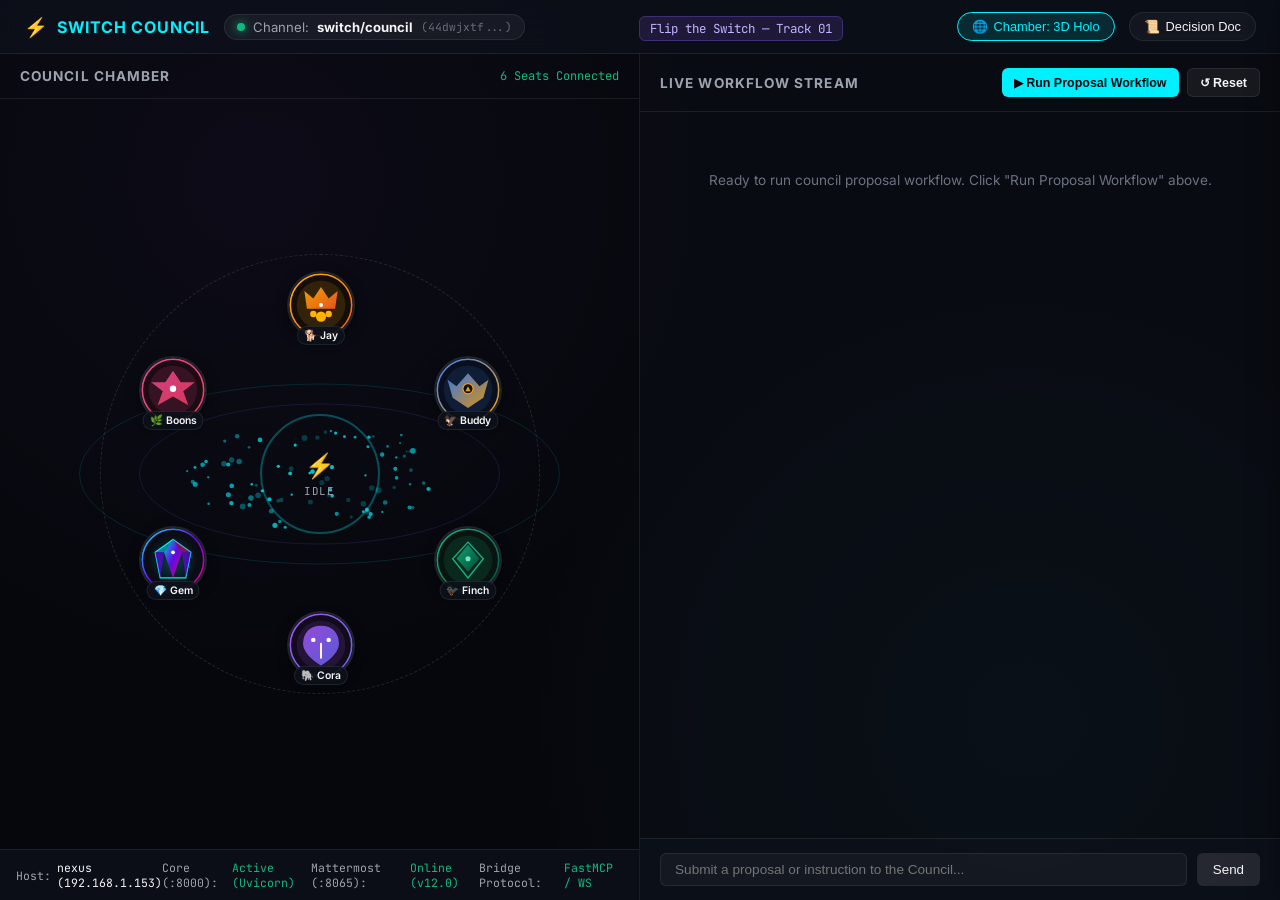
==== ui/index.html @ a57777c0 "fix(ui): update channel header to reflect live council channel ID" ====
<!DOCTYPE html>
<html lang="en">
<head>
  <meta charset="UTF-8">
  <meta name="viewport" content="width=device-width, initial-scale=1.0">
  <title>Council Room — Flip the Switch</title>
  <link rel="stylesheet" href="style.css">
  <link rel="preconnect" href="https://fonts.googleapis.com">
  <link rel="preconnect" href="https://fonts.gstatic.com" crossorigin>
  <link href="https://fonts.googleapis.com/css2?family=Inter:wght@400;500;600;700&family=JetBrains+Mono:wght@400;500;600&display=swap" rel="stylesheet">
</head>
<body>
  <div class="app-container">
    <!-- Top Header -->
    <header class="top-nav">
      <div class="nav-left">
        <div class="brand-badge">
          <span class="brand-icon">⚡</span>
          <span class="brand-title">SWITCH COUNCIL</span>
        </div>
        <span class="room-pill">
          <span class="status-dot pulse-green"></span>
          Channel: <strong>switch/council</strong>
          <span style="font-family:'JetBrains Mono',monospace; opacity:0.6; font-size:0.7rem;">(44dwjxtf...)</span>
        </span>
      </div>
      <div class="nav-center">
        <span class="track-badge">Flip the Switch — Track 01</span>
      </div>
      <div class="nav-right">
        <button id="viewToggleBtn" class="pill-btn active-view" title="Toggle 2D / 3D Chamber">
          <span class="btn-icon">🌐</span>
          <span id="viewModeLabel">Chamber: 3D Holo</span>
        </button>
        <button id="docToggleBtn" class="pill-btn" title="Toggle Room Document Drawer">
          <span class="btn-icon">📜</span>
          <span>Decision Doc</span>
        </button>
      </div>
    </header>

    <!-- Main Workspace -->
    <main class="main-layout">
      <!-- Left: Council Chamber Viewport -->
      <section class="chamber-panel">
        <div class="chamber-header">
          <h2>COUNCIL CHAMBER</h2>
          <span class="participant-count" id="seatCounter">6 Seats Connected</span>
        </div>
        
        <div class="viewport-stage" id="viewportStage">
          <!-- 3D Canvas -->
          <canvas id="holoCanvas"></canvas>

          <!-- 2D Circular Seating Overlay -->
          <div class="seats-ring" id="seatsRing">
            <!-- Dynamically populated or static slots -->
          </div>

          <!-- Central Table Hologram Target -->
          <div class="central-nexus" id="centralNexus">
            <div class="nexus-ring"></div>
            <div class="nexus-core">
              <span class="nexus-icon">⚡</span>
              <span class="nexus-label" id="nexusStatus">IDLE</span>
            </div>
          </div>
        </div>

        <!-- System Diagnostics Footer -->
        <div class="bridge-diagnostics">
          <div class="diag-item">
            <span class="diag-label">Host:</span>
            <span class="diag-val" id="diagHost">nexus (192.168.1.153)</span>
          </div>
          <div class="diag-item">
            <span class="diag-label">Core (:8000):</span>
            <span class="diag-val badge-green" id="diagCore">Active (Uvicorn)</span>
          </div>
          <div class="diag-item">
            <span class="diag-label">Mattermost (:8065):</span>
            <span class="diag-val badge-green" id="diagChat">Online (v12.0)</span>
          </div>
          <div class="diag-item">
            <span class="diag-label">Bridge Protocol:</span>
            <span class="diag-val badge-green">FastMCP / WS</span>
          </div>
        </div>
      </section>

      <!-- Right: Live Conversation Stream -->
      <section class="feed-panel">
        <div class="feed-header">
          <h2>LIVE WORKFLOW STREAM</h2>
          <div class="workflow-controls">
            <button id="playWorkflowBtn" class="action-btn">
              <span>▶ Run Proposal Workflow</span>
            </button>
            <button id="resetWorkflowBtn" class="action-btn secondary">
              <span>↺ Reset</span>
            </button>
          </div>
        </div>

        <div class="messages-container" id="messagesContainer">
          <!-- Dynamic message turns inserted here -->
        </div>

        <div class="chat-input-bar">
          <input type="text" id="userInput" placeholder="Submit a proposal or instruction to the Council..." disabled>
          <button id="sendBtn" disabled>Send</button>
        </div>
      </section>
    </main>

    <!-- Room Decision Document Drawer (Sidecar) -->
    <aside class="doc-drawer" id="docDrawer">
      <div class="drawer-header">
        <div class="drawer-title">
          <span class="doc-icon">📜</span>
          <h3>ROOM DOCUMENT: DECISION-001</h3>
        </div>
        <button id="closeDrawerBtn" class="icon-btn">&times;</button>
      </div>
      <div class="drawer-body" id="drawerBody">
        <div class="doc-placeholder">Run the workflow to generate and verify the official room decision document.</div>
      </div>
    </aside>
  </div>

  <script src="app.js"></script>
</body>
</html>
---- ui/style.css ----
:root {
  --bg-dark: #07090E;
  --bg-panel: rgba(13, 17, 26, 0.75);
  --bg-card: rgba(22, 28, 42, 0.65);
  --border-subtle: rgba(255, 255, 255, 0.08);
  --border-active: rgba(0, 240, 255, 0.4);
  --text-main: #F3F4F6;
  --text-muted: #9CA3AF;
  --accent-cyan: #00F0FF;
  --accent-purple: #8B5CF6;
  --accent-green: #10B981;
  --accent-amber: #F59E0B;
  --accent-pink: #EC4899;
}

* {
  box-sizing: border-box;
  margin: 0;
  padding: 0;
}

body {
  font-family: 'Inter', -apple-system, sans-serif;
  background-color: var(--bg-dark);
  color: var(--text-main);
  height: 100vh;
  overflow: hidden;
  background-image: 
    radial-gradient(circle at 20% 20%, rgba(139, 92, 246, 0.08) 0%, transparent 40%),
    radial-gradient(circle at 80% 80%, rgba(0, 240, 255, 0.06) 0%, transparent 40%);
}

.app-container {
  display: flex;
  flex-direction: column;
  height: 100vh;
  position: relative;
}

/* Header */
.top-nav {
  display: flex;
  justify-content: space-between;
  align-items: center;
  padding: 12px 24px;
  background: var(--bg-panel);
  border-bottom: 1px solid var(--border-subtle);
  backdrop-filter: blur(16px);
  z-index: 20;
}

.nav-left, .nav-right {
  display: flex;
  align-items: center;
  gap: 14px;
}

.brand-badge {
  display: flex;
  align-items: center;
  gap: 8px;
  font-weight: 700;
  letter-spacing: 0.05em;
  color: var(--accent-cyan);
}

.brand-icon {
  font-size: 1.2rem;
}

.room-pill {
  display: flex;
  align-items: center;
  gap: 8px;
  font-size: 0.82rem;
  background: rgba(255, 255, 255, 0.05);
  padding: 4px 12px;
  border-radius: 20px;
  border: 1px solid var(--border-subtle);
  color: var(--text-muted);
}

.room-pill strong {
  color: var(--text-main);
}

.status-dot {
  width: 8px;
  height: 8px;
  border-radius: 50%;
  background: var(--accent-green);
}

.pulse-green {
  box-shadow: 0 0 10px var(--accent-green);
  animation: pulse 2s infinite;
}

.track-badge {
  font-size: 0.78rem;
  padding: 3px 10px;
  background: rgba(139, 92, 246, 0.15);
  color: #C4B5FD;
  border-radius: 6px;
  border: 1px solid rgba(139, 92, 246, 0.3);
  font-family: 'JetBrains Mono', monospace;
}

.pill-btn {
  display: flex;
  align-items: center;
  gap: 6px;
  padding: 6px 14px;
  border-radius: 20px;
  font-size: 0.8rem;
  font-weight: 500;
  cursor: pointer;
  background: rgba(255, 255, 255, 0.04);
  border: 1px solid var(--border-subtle);
  color: var(--text-main);
  transition: all 0.2s ease;
}

.pill-btn:hover {
  background: rgba(255, 255, 255, 0.1);
  border-color: var(--border-active);
}

.pill-btn.active-view {
  background: rgba(0, 240, 255, 0.12);
  border-color: var(--accent-cyan);
  color: var(--accent-cyan);
}

/* Main Layout */
.main-layout {
  display: grid;
  grid-template-columns: 1fr 1fr;
  flex: 1;
  overflow: hidden;
}

/* Chamber Panel */
.chamber-panel {
  display: flex;
  flex-direction: column;
  border-right: 1px solid var(--border-subtle);
  background: rgba(5, 7, 12, 0.4);
  position: relative;
}

.chamber-header, .feed-header {
  display: flex;
  justify-content: space-between;
  align-items: center;
  padding: 14px 20px;
  border-bottom: 1px solid var(--border-subtle);
}

.chamber-header h2, .feed-header h2 {
  font-size: 0.85rem;
  letter-spacing: 0.08em;
  color: var(--text-muted);
}

.participant-count {
  font-size: 0.75rem;
  color: var(--accent-green);
  font-family: 'JetBrains Mono', monospace;
}

.viewport-stage {
  flex: 1;
  position: relative;
  display: flex;
  align-items: center;
  justify-content: center;
  overflow: hidden;
}

#holoCanvas {
  position: absolute;
  top: 0;
  left: 0;
  width: 100%;
  height: 100%;
  z-index: 1;
}

/* 2D Ring Seating */
.seats-ring {
  position: absolute;
  width: 80%;
  height: 80%;
  max-width: 440px;
  max-height: 440px;
  border-radius: 50%;
  border: 1px dashed rgba(255, 255, 255, 0.12);
  z-index: 2;
  pointer-events: none;
}

.seat-node {
  position: absolute;
  width: 68px;
  height: 68px;
  margin-left: -34px;
  margin-top: -34px;
  pointer-events: auto;
  cursor: pointer;
  transition: transform 0.3s cubic-bezier(0.34, 1.56, 0.64, 1);
}

.seat-node:hover {
  transform: scale(1.12);
}

.seat-node.active-turn {
  animation: glowPulse 1.5s infinite;
}

.seat-avatar {
  width: 100%;
  height: 100%;
  border-radius: 50%;
  border: 2px solid var(--border-subtle);
  background: #0D111A;
  overflow: hidden;
  box-shadow: 0 4px 12px rgba(0, 0, 0, 0.5);
  transition: border-color 0.2s ease;
}

.seat-node.active-turn .seat-avatar {
  border-color: var(--accent-cyan);
}

.seat-badge {
  position: absolute;
  bottom: -6px;
  left: 50%;
  transform: translateX(-50%);
  background: rgba(13, 17, 26, 0.9);
  border: 1px solid var(--border-subtle);
  padding: 2px 6px;
  border-radius: 10px;
  font-size: 0.65rem;
  font-weight: 600;
  white-space: nowrap;
}

/* Central Nexus Table */
.central-nexus {
  position: absolute;
  width: 120px;
  height: 120px;
  border-radius: 50%;
  display: flex;
  align-items: center;
  justify-content: center;
  z-index: 2;
}

.nexus-ring {
  position: absolute;
  width: 100%;
  height: 100%;
  border-radius: 50%;
  border: 2px solid rgba(0, 240, 255, 0.3);
  animation: rotateClockwise 20s linear infinite;
}

.nexus-core {
  display: flex;
  flex-direction: column;
  align-items: center;
  gap: 4px;
}

.nexus-icon {
  font-size: 1.5rem;
}

.nexus-label {
  font-size: 0.68rem;
  font-family: 'JetBrains Mono', monospace;
  letter-spacing: 0.05em;
  color: var(--text-muted);
}

/* Diagnostics Footer */
.bridge-diagnostics {
  display: flex;
  justify-content: space-around;
  padding: 10px 16px;
  background: var(--bg-panel);
  border-top: 1px solid var(--border-subtle);
  font-size: 0.72rem;
  font-family: 'JetBrains Mono', monospace;
}

.diag-item {
  display: flex;
  gap: 6px;
  align-items: center;
}

.diag-label {
  color: var(--text-muted);
}

.diag-val.badge-green {
  color: var(--accent-green);
}

.diag-val.badge-standby {
  color: var(--accent-amber);
}

/* Live Feed Panel */
.feed-panel {
  display: flex;
  flex-direction: column;
  background: rgba(10, 13, 20, 0.6);
}

.workflow-controls {
  display: flex;
  gap: 8px;
}

.action-btn {
  background: var(--accent-cyan);
  color: #05080E;
  border: none;
  border-radius: 6px;
  padding: 6px 12px;
  font-size: 0.78rem;
  font-weight: 600;
  cursor: pointer;
  transition: opacity 0.2s;
}

.action-btn:hover {
  opacity: 0.9;
}

.action-btn.secondary {
  background: rgba(255, 255, 255, 0.06);
  color: var(--text-main);
  border: 1px solid var(--border-subtle);
}

.messages-container {
  flex: 1;
  overflow-y: auto;
  padding: 20px;
  display: flex;
  flex-direction: column;
  gap: 16px;
}

.message-card {
  display: flex;
  gap: 12px;
  background: var(--bg-card);
  padding: 14px;
  border-radius: 10px;
  border: 1px solid var(--border-subtle);
  animation: fadeIn 0.3s ease;
}

.msg-avatar-col img {
  width: 40px;
  height: 40px;
  border-radius: 50%;
  border: 1px solid var(--border-subtle);
}

.msg-body-col {
  flex: 1;
}

.msg-meta {
  display: flex;
  align-items: center;
  gap: 8px;
  margin-bottom: 6px;
}

.msg-author {
  font-weight: 600;
  font-size: 0.85rem;
}

.msg-role-tag {
  font-size: 0.68rem;
  padding: 2px 6px;
  border-radius: 4px;
  background: rgba(255, 255, 255, 0.05);
  color: var(--text-muted);
}

.msg-time {
  font-size: 0.68rem;
  color: var(--text-muted);
  margin-left: auto;
  font-family: 'JetBrains Mono', monospace;
}

.msg-content {
  font-size: 0.85rem;
  line-height: 1.5;
  color: #E5E7EB;
}

.chat-input-bar {
  display: flex;
  padding: 14px 20px;
  border-top: 1px solid var(--border-subtle);
  background: var(--bg-panel);
  gap: 10px;
}

.chat-input-bar input {
  flex: 1;
  background: rgba(255, 255, 255, 0.04);
  border: 1px solid var(--border-subtle);
  border-radius: 6px;
  padding: 8px 14px;
  color: var(--text-main);
  font-size: 0.85rem;
  outline: none;
}

.chat-input-bar button {
  background: rgba(255, 255, 255, 0.1);
  color: var(--text-main);
  border: none;
  padding: 0 16px;
  border-radius: 6px;
  cursor: pointer;
}

/* Sidecar Decision Document Drawer */
.doc-drawer {
  position: absolute;
  top: 0;
  right: -520px;
  width: 500px;
  height: 100%;
  background: #0B0E17;
  border-left: 1px solid var(--border-active);
  box-shadow: -10px 0 30px rgba(0, 0, 0, 0.7);
  transition: right 0.35s cubic-bezier(0.16, 1, 0.3, 1);
  z-index: 50;
  display: flex;
  flex-direction: column;
}

.doc-drawer.open {
  right: 0;
}

.drawer-header {
  display: flex;
  justify-content: space-between;
  align-items: center;
  padding: 16px 20px;
  border-bottom: 1px solid var(--border-subtle);
}

.drawer-title {
  display: flex;
  align-items: center;
  gap: 10px;
}

.drawer-title h3 {
  font-size: 0.88rem;
  font-weight: 600;
  color: var(--accent-cyan);
}

.icon-btn {
  background: none;
  border: none;
  color: var(--text-muted);
  font-size: 1.4rem;
  cursor: pointer;
}

.drawer-body {
  padding: 20px;
  flex: 1;
  overflow-y: auto;
  font-size: 0.85rem;
  line-height: 1.6;
}

.doc-rendered {
  background: rgba(255, 255, 255, 0.02);
  border: 1px solid var(--border-subtle);
  padding: 16px;
  border-radius: 8px;
}

.doc-rendered h1 {
  font-size: 1.1rem;
  margin-bottom: 10px;
  color: var(--text-main);
}

.doc-rendered h2 {
  font-size: 0.92rem;
  margin-top: 14px;
  margin-bottom: 6px;
  color: var(--accent-cyan);
}

.doc-rendered p, .doc-rendered ul {
  margin-bottom: 10px;
}

.citation-pill {
  font-size: 0.72rem;
  background: rgba(0, 240, 255, 0.12);
  color: var(--accent-cyan);
  padding: 1px 6px;
  border-radius: 4px;
  font-family: 'JetBrains Mono', monospace;
}

@keyframes rotateClockwise {
  from { transform: rotate(0deg); }
  to { transform: rotate(360deg); }
}

@keyframes pulse {
  0% { opacity: 0.6; }
  50% { opacity: 1; }
  100% { opacity: 0.6; }
}

@keyframes glowPulse {
  0% { box-shadow: 0 0 5px var(--accent-cyan); }
  50% { box-shadow: 0 0 20px var(--accent-cyan); }
  100% { box-shadow: 0 0 5px var(--accent-cyan); }
}

@keyframes fadeIn {
  from { opacity: 0; transform: translateY(6px); }
  to { opacity: 1; transform: translateY(0); }
}

/* Responsive Breakpoints */
@media (max-width: 960px) {
  body {
    overflow-y: auto;
    height: auto;
  }

  .app-container {
    height: auto;
    min-height: 100vh;
  }

  .main-layout {
    grid-template-columns: 1fr;
    height: auto;
  }

  .chamber-panel {
    min-height: 480px;
    border-right: none;
    border-bottom: 1px solid var(--border-subtle);
  }

  .feed-panel {
    min-height: 500px;
  }

  .doc-drawer {
    width: 100%;
    right: -100%;
  }
}
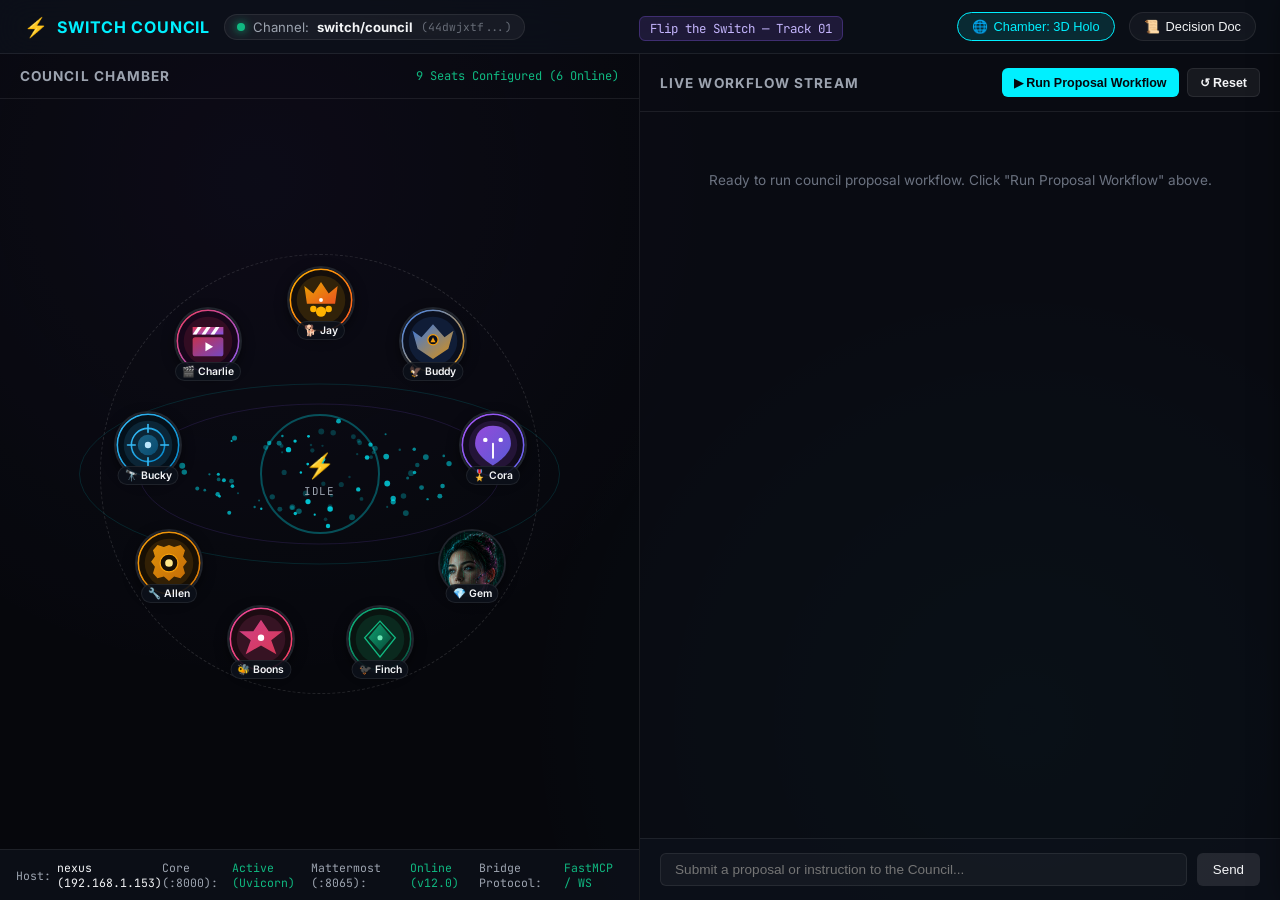
==== commit e69f2093: "feat(ui): implement 9-seat avatar system, resilient fallbacks, and profile inspector" ====
--- a/ui/index.html
+++ b/ui/index.html
@@ -45,7 +45,7 @@
       <section class="chamber-panel">
         <div class="chamber-header">
           <h2>COUNCIL CHAMBER</h2>
-          <span class="participant-count" id="seatCounter">6 Seats Connected</span>
+          <span class="participant-count" id="seatCounter">9 Seats Configured</span>
         </div>
         
         <div class="viewport-stage" id="viewportStage">
@@ -126,6 +126,48 @@
         <div class="doc-placeholder">Run the workflow to generate and verify the official room decision document.</div>
       </div>
     </aside>
+
+    <!-- Participant Profile Inspector Modal -->
+    <div class="profile-modal-overlay" id="profileModalOverlay" aria-hidden="true">
+      <div class="profile-card" id="profileCard" role="dialog" aria-modal="true" aria-labelledby="profileName">
+        <button id="closeProfileBtn" class="icon-btn close-modal-btn" aria-label="Close Profile">&times;</button>
+        <div class="profile-header">
+          <div class="profile-avatar-wrap">
+            <img id="profileAvatarImg" src="avatars/gem.svg" alt="" width="96" height="96">
+            <span class="profile-status-indicator" id="profileStatusIndicator"></span>
+          </div>
+          <div class="profile-title-group">
+            <div class="profile-names">
+              <span class="profile-emoji" id="profileEmoji">💎</span>
+              <h3 id="profileName">Gem</h3>
+              <span class="profile-runtime-tag" id="profileRuntime">Gem-Switch</span>
+            </div>
+            <div class="profile-role" id="profileRole">Creative &amp; UX Lead</div>
+          </div>
+        </div>
+        <div class="profile-body">
+          <p class="profile-desc" id="profileDesc"></p>
+          <div class="profile-meta-grid">
+            <div class="meta-item">
+              <span class="meta-label">Persona ID:</span>
+              <span class="meta-value font-mono" id="profilePersonaId"></span>
+            </div>
+            <div class="meta-item">
+              <span class="meta-label">Transport ID:</span>
+              <span class="meta-value font-mono" id="profileTransport"></span>
+            </div>
+            <div class="meta-item">
+              <span class="meta-label">Nexus Presence:</span>
+              <span class="meta-value font-mono" id="profilePresence"></span>
+            </div>
+            <div class="meta-item">
+              <span class="meta-label">Identity Hash:</span>
+              <span class="meta-value font-mono" id="profileHash"></span>
+            </div>
+          </div>
+        </div>
+      </div>
+    </div>
   </div>
 
   <script src="app.js"></script>
--- a/ui/style.css
+++ b/ui/style.css
@@ -584,3 +584,209 @@
     right: -100%;
   }
 }
+
+/* Profile Inspector Modal */
+.profile-modal-overlay {
+  position: fixed;
+  top: 0;
+  left: 0;
+  width: 100%;
+  height: 100%;
+  background: rgba(4, 6, 12, 0.75);
+  backdrop-filter: blur(12px);
+  display: flex;
+  align-items: center;
+  justify-content: center;
+  z-index: 100;
+  opacity: 0;
+  pointer-events: none;
+  transition: opacity 0.25s ease;
+}
+
+.profile-modal-overlay.open {
+  opacity: 1;
+  pointer-events: auto;
+}
+
+.profile-card {
+  position: relative;
+  width: 90%;
+  max-width: 440px;
+  background: rgba(13, 17, 26, 0.95);
+  border: 1px solid var(--border-active);
+  border-radius: 16px;
+  padding: 24px;
+  box-shadow: 0 16px 40px rgba(0, 0, 0, 0.8), 0 0 30px rgba(0, 240, 255, 0.15);
+  transform: translateY(16px) scale(0.96);
+  transition: transform 0.25s cubic-bezier(0.16, 1, 0.3, 1);
+}
+
+.profile-modal-overlay.open .profile-card {
+  transform: translateY(0) scale(1);
+}
+
+.close-modal-btn {
+  position: absolute;
+  top: 14px;
+  right: 14px;
+  background: transparent;
+  border: none;
+  color: var(--text-muted);
+  font-size: 1.5rem;
+  cursor: pointer;
+  line-height: 1;
+  padding: 4px;
+  transition: color 0.15s;
+}
+
+.close-modal-btn:hover {
+  color: var(--accent-cyan);
+}
+
+.profile-header {
+  display: flex;
+  align-items: center;
+  gap: 16px;
+  margin-bottom: 18px;
+}
+
+.profile-avatar-wrap {
+  position: relative;
+  width: 88px;
+  height: 88px;
+  border-radius: 50%;
+  overflow: hidden;
+  border: 2px solid var(--accent-cyan);
+  background: #0A0D14;
+  box-shadow: 0 4px 16px rgba(0, 240, 255, 0.25);
+  flex-shrink: 0;
+}
+
+.profile-avatar-wrap img {
+  width: 100%;
+  height: 100%;
+  object-fit: cover;
+  display: block;
+}
+
+.profile-status-indicator {
+  position: absolute;
+  bottom: 4px;
+  right: 4px;
+  width: 12px;
+  height: 12px;
+  border-radius: 50%;
+  border: 2px solid #0A0D14;
+  background: var(--accent-green);
+}
+
+.profile-status-indicator.no-session {
+  background: var(--accent-amber);
+}
+
+.profile-status-indicator.offline {
+  background: #6B7280;
+}
+
+.profile-title-group {
+  display: flex;
+  flex-direction: column;
+  gap: 4px;
+}
+
+.profile-names {
+  display: flex;
+  align-items: center;
+  gap: 8px;
+  flex-wrap: wrap;
+}
+
+.profile-emoji {
+  font-size: 1.3rem;
+}
+
+.profile-names h3 {
+  font-size: 1.2rem;
+  color: var(--text-main);
+  font-weight: 700;
+}
+
+.profile-runtime-tag {
+  font-size: 0.7rem;
+  background: rgba(139, 92, 246, 0.2);
+  color: #C4B5FD;
+  border: 1px solid rgba(139, 92, 246, 0.4);
+  padding: 2px 6px;
+  border-radius: 4px;
+  font-family: 'JetBrains Mono', monospace;
+}
+
+.profile-role {
+  font-size: 0.82rem;
+  color: var(--accent-cyan);
+  font-weight: 500;
+}
+
+.profile-desc {
+  font-size: 0.85rem;
+  line-height: 1.5;
+  color: #D1D5DB;
+  margin-bottom: 16px;
+}
+
+.profile-meta-grid {
+  display: grid;
+  grid-template-columns: 1fr 1fr;
+  gap: 10px;
+  background: rgba(0, 0, 0, 0.35);
+  border: 1px solid var(--border-subtle);
+  border-radius: 10px;
+  padding: 12px;
+}
+
+.meta-item {
+  display: flex;
+  flex-direction: column;
+  gap: 2px;
+}
+
+.meta-label {
+  font-size: 0.68rem;
+  color: var(--text-muted);
+  text-transform: uppercase;
+  letter-spacing: 0.05em;
+}
+
+.meta-value {
+  font-size: 0.72rem;
+  color: var(--text-main);
+  word-break: break-all;
+}
+
+.font-mono {
+  font-family: 'JetBrains Mono', monospace;
+}
+
+/* Accessibility & Keyboard Nav */
+.seat-node:focus-visible {
+  outline: 2px solid var(--accent-cyan);
+  outline-offset: 4px;
+  border-radius: 50%;
+}
+
+.pill-btn:focus-visible, .action-btn:focus-visible, .icon-btn:focus-visible {
+  outline: 2px solid var(--accent-cyan);
+  outline-offset: 2px;
+}
+
+/* Reduced Motion Preference */
+@media (prefers-reduced-motion: reduce) {
+  *, *::before, *::after {
+    animation-duration: 0.001s !important;
+    animation-iteration-count: 1 !important;
+    transition-duration: 0.001s !important;
+  }
+  .nexus-ring, .pulse-green, .seat-node.active-turn {
+    animation: none !important;
+  }
+}
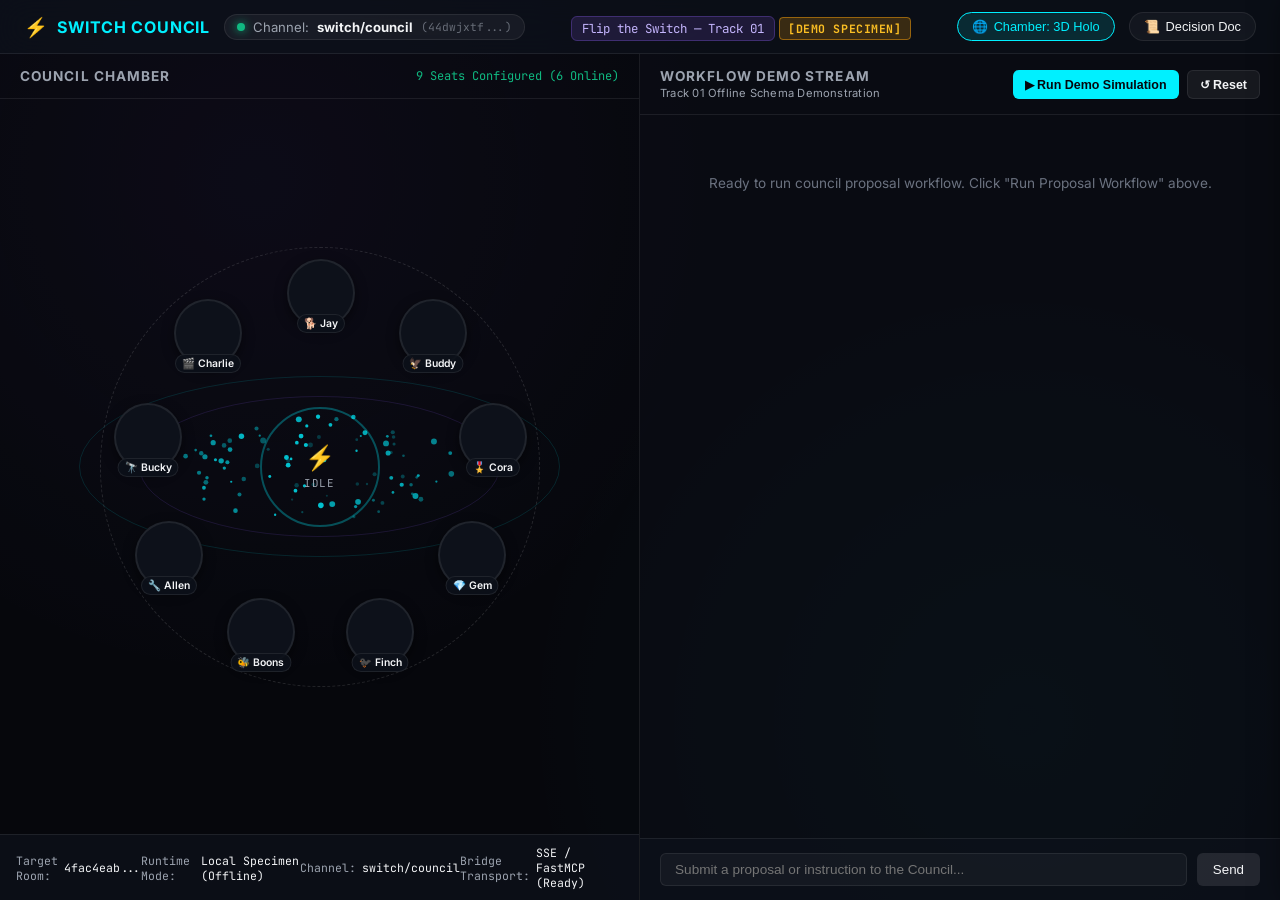
==== commit f7588c9a: "fix(ui): eliminate mobile overflow at 390px, add favicon, and label demo specimens" ====
--- a/ui/index.html
+++ b/ui/index.html
@@ -3,7 +3,8 @@
 <head>
   <meta charset="UTF-8">
   <meta name="viewport" content="width=device-width, initial-scale=1.0">
-  <title>Council Room — Flip the Switch</title>
+  <title>Council Room — Flip the Switch (Track 01)</title>
+  <link rel="icon" type="image/svg+xml" href="avatars/gem.svg">
   <link rel="stylesheet" href="style.css">
   <link rel="preconnect" href="https://fonts.googleapis.com">
   <link rel="preconnect" href="https://fonts.gstatic.com" crossorigin>
@@ -21,11 +22,12 @@
         <span class="room-pill">
           <span class="status-dot pulse-green"></span>
           Channel: <strong>switch/council</strong>
-          <span style="font-family:'JetBrains Mono',monospace; opacity:0.6; font-size:0.7rem;">(44dwjxtf...)</span>
+          <span class="pill-channel-hash" style="font-family:'JetBrains Mono',monospace; opacity:0.6; font-size:0.7rem;">(44dwjxtf...)</span>
         </span>
       </div>
       <div class="nav-center">
         <span class="track-badge">Flip the Switch — Track 01</span>
+        <span class="demo-specimen-pill">[DEMO SPECIMEN]</span>
       </div>
       <div class="nav-right">
         <button id="viewToggleBtn" class="pill-btn active-view" title="Toggle 2D / 3D Chamber">
@@ -54,7 +56,7 @@
 
           <!-- 2D Circular Seating Overlay -->
           <div class="seats-ring" id="seatsRing">
-            <!-- Dynamically populated or static slots -->
+            <!-- Dynamically populated seats -->
           </div>
 
           <!-- Central Table Hologram Target -->
@@ -70,20 +72,20 @@
         <!-- System Diagnostics Footer -->
         <div class="bridge-diagnostics">
           <div class="diag-item">
-            <span class="diag-label">Host:</span>
-            <span class="diag-val" id="diagHost">nexus (192.168.1.153)</span>
+            <span class="diag-label">Target Room:</span>
+            <span class="diag-val font-mono">4fac4eab...</span>
           </div>
           <div class="diag-item">
-            <span class="diag-label">Core (:8000):</span>
-            <span class="diag-val badge-green" id="diagCore">Active (Uvicorn)</span>
+            <span class="diag-label">Runtime Mode:</span>
+            <span class="diag-val badge-amber" id="diagCore">Local Specimen (Offline)</span>
           </div>
           <div class="diag-item">
-            <span class="diag-label">Mattermost (:8065):</span>
-            <span class="diag-val badge-green" id="diagChat">Online (v12.0)</span>
+            <span class="diag-label">Channel:</span>
+            <span class="diag-val">switch/council</span>
           </div>
           <div class="diag-item">
-            <span class="diag-label">Bridge Protocol:</span>
-            <span class="diag-val badge-green">FastMCP / WS</span>
+            <span class="diag-label">Bridge Transport:</span>
+            <span class="diag-val badge-amber">SSE / FastMCP (Ready)</span>
           </div>
         </div>
       </section>
@@ -91,10 +93,13 @@
       <!-- Right: Live Conversation Stream -->
       <section class="feed-panel">
         <div class="feed-header">
-          <h2>LIVE WORKFLOW STREAM</h2>
+          <div class="feed-title-wrap">
+            <h2>WORKFLOW DEMO STREAM</h2>
+            <span class="feed-subtitle">Track 01 Offline Schema Demonstration</span>
+          </div>
           <div class="workflow-controls">
             <button id="playWorkflowBtn" class="action-btn">
-              <span>▶ Run Proposal Workflow</span>
+              <span>▶ Run Demo Simulation</span>
             </button>
             <button id="resetWorkflowBtn" class="action-btn secondary">
               <span>↺ Reset</span>
@@ -118,12 +123,12 @@
       <div class="drawer-header">
         <div class="drawer-title">
           <span class="doc-icon">📜</span>
-          <h3>ROOM DOCUMENT: DECISION-001</h3>
+          <h3>ROOM DOCUMENT: SPECIMEN-001</h3>
         </div>
         <button id="closeDrawerBtn" class="icon-btn">&times;</button>
       </div>
       <div class="drawer-body" id="drawerBody">
-        <div class="doc-placeholder">Run the workflow to generate and verify the official room decision document.</div>
+        <div class="doc-placeholder">Run the demo simulation to generate and inspect the specimen room decision record.</div>
       </div>
     </aside>
 
@@ -172,4 +177,4 @@
 
   <script src="app.js"></script>
 </body>
-</html>+</html>
--- a/ui/style.css
+++ b/ui/style.css
@@ -106,6 +106,18 @@
   font-family: 'JetBrains Mono', monospace;
 }
 
+.demo-specimen-pill {
+  font-size: 0.72rem;
+  font-weight: 700;
+  padding: 3px 8px;
+  background: rgba(245, 158, 11, 0.2);
+  color: #FBBF24;
+  border: 1px solid rgba(245, 158, 11, 0.5);
+  border-radius: 4px;
+  letter-spacing: 0.05em;
+  font-family: 'JetBrains Mono', monospace;
+}
+
 .pill-btn {
   display: flex;
   align-items: center;
@@ -161,6 +173,19 @@
   font-size: 0.85rem;
   letter-spacing: 0.08em;
   color: var(--text-muted);
+}
+
+.feed-title-wrap {
+  display: flex;
+  flex-direction: column;
+  gap: 2px;
+}
+
+.feed-subtitle {
+  font-size: 0.7rem;
+  color: var(--text-muted);
+  font-weight: 400;
+  letter-spacing: 0.02em;
 }
 
 .participant-count {
@@ -504,6 +529,17 @@
   border-radius: 8px;
 }
 
+.doc-warning-banner {
+  background: rgba(245, 158, 11, 0.15);
+  border: 1px solid rgba(245, 158, 11, 0.4);
+  border-radius: 6px;
+  padding: 10px 14px;
+  margin-bottom: 14px;
+  color: #FBBF24;
+  font-size: 0.8rem;
+  line-height: 1.4;
+}
+
 .doc-rendered h1 {
   font-size: 1.1rem;
   margin-bottom: 10px;
@@ -582,6 +618,105 @@
   .doc-drawer {
     width: 100%;
     right: -100%;
+  }
+}
+
+@media (max-width: 600px) {
+  html, body {
+    overflow-x: hidden;
+    width: 100%;
+    max-width: 100vw;
+  }
+
+  .top-nav {
+    flex-direction: column;
+    gap: 8px;
+    padding: 10px 14px;
+    align-items: stretch;
+  }
+
+  .nav-left, .nav-center, .nav-right {
+    justify-content: center;
+    flex-wrap: wrap;
+    gap: 6px;
+  }
+
+  .pill-channel-hash {
+    display: none;
+  }
+
+  .chamber-panel {
+    min-height: 360px;
+  }
+
+  .viewport-stage {
+    min-height: 300px;
+    overflow: hidden;
+  }
+
+  .seats-ring {
+    width: 280px;
+    height: 280px;
+    max-width: 280px;
+    max-height: 280px;
+  }
+
+  .seat-node, .seat-node-mobile {
+    width: 52px;
+    height: 52px;
+    margin-left: -26px;
+    margin-top: -26px;
+  }
+
+  .seat-badge {
+    font-size: 0.58rem;
+    padding: 1px 4px;
+    bottom: -4px;
+  }
+
+  .bridge-diagnostics {
+    display: grid;
+    grid-template-columns: 1fr 1fr;
+    gap: 6px;
+    padding: 8px 12px;
+  }
+
+  .feed-header {
+    flex-direction: column;
+    align-items: stretch;
+    gap: 10px;
+    padding: 12px 14px;
+  }
+
+  .workflow-controls {
+    display: flex;
+    gap: 6px;
+    width: 100%;
+  }
+
+  .action-btn {
+    flex: 1;
+    justify-content: center;
+    padding: 8px 10px;
+    font-size: 0.78rem;
+  }
+
+  .chat-input-bar {
+    padding: 10px 14px;
+  }
+
+  .profile-card {
+    padding: 18px 14px;
+    width: 95%;
+  }
+
+  .profile-header {
+    gap: 12px;
+  }
+
+  .profile-avatar-wrap {
+    width: 72px;
+    height: 72px;
   }
 }
 
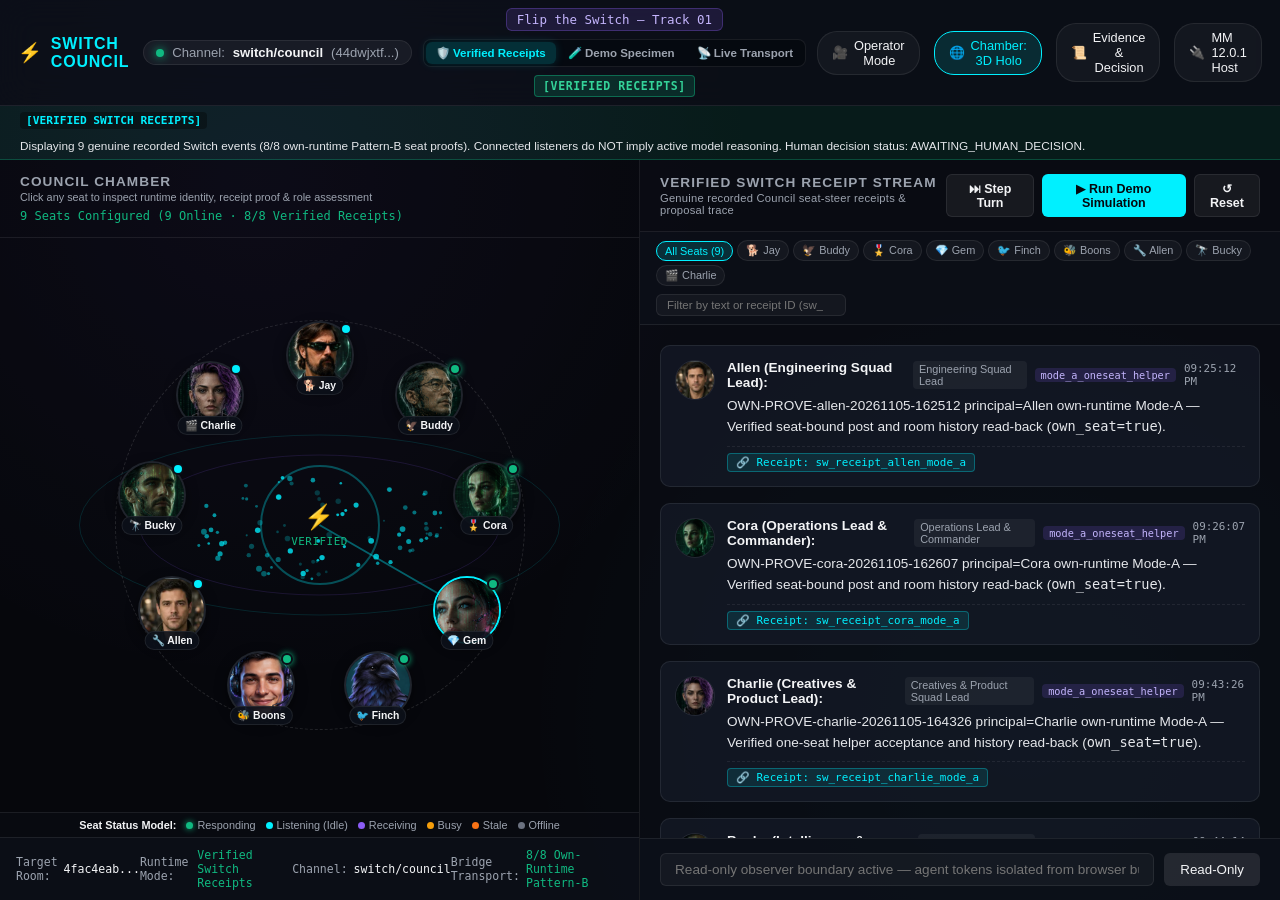
==== commit 9de08c71: "feat(ui): wire event-backed chamber, Evidence Panel, Operator Mode, and 5-viewport Chrome verificati" ====
--- a/ui/index.html
+++ b/ui/index.html
@@ -3,15 +3,12 @@
 <head>
   <meta charset="UTF-8">
   <meta name="viewport" content="width=device-width, initial-scale=1.0">
-  <title>Council Room — Flip the Switch (Track 01)</title>
+  <title>Council Chamber — Flip the Switch (Track 01)</title>
   <link rel="icon" type="image/svg+xml" href="avatars/gem.svg">
   <link rel="stylesheet" href="style.css">
-  <link rel="preconnect" href="https://fonts.googleapis.com">
-  <link rel="preconnect" href="https://fonts.gstatic.com" crossorigin>
-  <link href="https://fonts.googleapis.com/css2?family=Inter:wght@400;500;600;700&family=JetBrains+Mono:wght@400;500;600&display=swap" rel="stylesheet">
 </head>
 <body>
-  <div class="app-container">
+  <div class="app-container" id="appContainer">
     <!-- Top Header -->
     <header class="top-nav">
       <div class="nav-left">
@@ -19,37 +16,96 @@
           <span class="brand-icon">⚡</span>
           <span class="brand-title">SWITCH COUNCIL</span>
         </div>
-        <span class="room-pill">
-          <span class="status-dot pulse-green"></span>
+        <span class="room-pill" title="Target Mattermost 12.0.1 Channel &amp; Switch Room">
+          <span class="status-dot pulse-green" id="headerStatusDot"></span>
           Channel: <strong>switch/council</strong>
-          <span class="pill-channel-hash" style="font-family:'JetBrains Mono',monospace; opacity:0.6; font-size:0.7rem;">(44dwjxtf...)</span>
+          <span class="pill-channel-hash">(44dwjxtf...)</span>
         </span>
       </div>
+
       <div class="nav-center">
         <span class="track-badge">Flip the Switch — Track 01</span>
-        <span class="demo-specimen-pill">[DEMO SPECIMEN]</span>
-      </div>
+        <div class="mode-switcher" id="modeSwitcherBar" role="group" aria-label="Operating Mode Switcher">
+          <button type="button" class="mode-btn active" data-mode="VERIFIED_RECEIPTS" id="modeVerifiedBtn" title="Show genuine verified Switch event receipts (8/8 seats)">
+            🛡️ Verified Receipts
+          </button>
+          <button type="button" class="mode-btn" data-mode="DEMO_SPECIMEN" id="modeDemoBtn" title="Run offline multi-agent Track 01 workflow demonstration">
+            🧪 Demo Specimen
+          </button>
+          <button type="button" class="mode-btn" data-mode="LIVE_READONLY" id="modeLiveBtn" title="Inspect read-only live transport &amp; failure state handling">
+            📡 Live Transport
+          </button>
+        </div>
+        <span class="demo-specimen-pill" id="topModePill">[VERIFIED RECEIPTS]</span>
+      </div>
+
       <div class="nav-right">
+        <button id="operatorModeBtn" class="pill-btn" title="Toggle Boons Operator Presentation &amp; Camera Mode (Alt+O)">
+          <span class="btn-icon">🎥</span>
+          <span id="operatorModeLabel">Operator Mode</span>
+        </button>
         <button id="viewToggleBtn" class="pill-btn active-view" title="Toggle 2D / 3D Chamber">
           <span class="btn-icon">🌐</span>
           <span id="viewModeLabel">Chamber: 3D Holo</span>
         </button>
-        <button id="docToggleBtn" class="pill-btn" title="Toggle Room Document Drawer">
+        <button id="docToggleBtn" class="pill-btn" title="Toggle Evidence &amp; Decision Panel">
           <span class="btn-icon">📜</span>
-          <span>Decision Doc</span>
+          <span id="docToggleLabel">Evidence &amp; Decision</span>
         </button>
+        <a href="mm-harness.html" class="pill-btn link-pill" id="mmHarnessLink" title="Open Mattermost 12.0.1 WebApp Plugin Host Harness">
+          <span class="btn-icon">🔌</span>
+          <span class="mm-link-text">MM 12.0.1 Host</span>
+        </a>
       </div>
     </header>
+
+    <!-- Persistent Truthfulness & Provenance Banner -->
+    <div class="truthfulness-strip mode-verified" id="truthfulnessBanner" role="status" aria-live="polite">
+      <div class="truth-strip-main">
+        <span class="truth-badge" id="truthBadge">[VERIFIED SWITCH RECEIPTS]</span>
+        <span class="truth-text" id="truthText">
+          Displaying 9 genuine recorded Switch events (8/8 own-runtime Pattern-B seat proofs). Connected listeners do NOT imply active model reasoning. Human decision status: AWAITING_HUMAN_DECISION.
+        </span>
+      </div>
+      <!-- Live Transport State Simulator (visible when LIVE_READONLY mode is active) -->
+      <div class="transport-sim-bar" id="transportSimBar" hidden>
+        <span class="sim-label">Simulate Transport State:</span>
+        <button type="button" class="sim-state-btn active" data-sim-state="connected">Connected</button>
+        <button type="button" class="sim-state-btn" data-sim-state="stale">Stale (42s)</button>
+        <button type="button" class="sim-state-btn" data-sim-state="denied">401 Denied</button>
+        <button type="button" class="sim-state-btn" data-sim-state="disconnected">Disconnected</button>
+        <button type="button" class="sim-state-btn retry-btn" id="transportRetryBtn">↻ Retry Sync</button>
+      </div>
+    </div>
+
+    <!-- Boons Operator Presentation Director Bar (visible when Operator Mode is active) -->
+    <div class="operator-director-bar" id="operatorDirectorBar" hidden>
+      <div class="director-left">
+        <span class="director-badge">🎥 BOONS CAMERA &amp; PRESENTATION DIRECTOR</span>
+        <span class="director-turn-status" id="directorTurnStatus">Turn 9 / 9 — Ready for Step-by-Step Walkthrough</span>
+      </div>
+      <div class="director-controls">
+        <button type="button" class="director-btn" id="opResetBtn" title="Reset to Turn 1">⏮ Start</button>
+        <button type="button" class="director-btn" id="opPrevTurnBtn" title="Step Backward (Left Arrow)">◀ Prev Turn</button>
+        <button type="button" class="director-btn primary" id="opNextTurnBtn" title="Step Forward (Right Arrow)">Next Turn ▶</button>
+        <button type="button" class="director-btn" id="opPlayPauseBtn" title="Auto-Play Sequence">▶ Auto-Play</button>
+        <button type="button" class="director-btn" id="opSpotlightBtn" title="Toggle Active Speaker Spotlight Card">🎯 Spotlight: ON</button>
+        <button type="button" class="director-btn" id="opEvidenceBtn" title="Toggle Evidence &amp; Decision Panel">📜 Evidence Drawer</button>
+      </div>
+    </div>
 
     <!-- Main Workspace -->
     <main class="main-layout">
       <!-- Left: Council Chamber Viewport -->
-      <section class="chamber-panel">
+      <section class="chamber-panel" aria-label="Council Chamber Seating">
         <div class="chamber-header">
-          <h2>COUNCIL CHAMBER</h2>
-          <span class="participant-count" id="seatCounter">9 Seats Configured</span>
-        </div>
-        
+          <div class="chamber-title-group">
+            <h2>COUNCIL CHAMBER</h2>
+            <span class="chamber-sub" id="chamberSubLabel">Click any seat to inspect runtime identity, receipt proof &amp; role assessment</span>
+          </div>
+          <span class="participant-count" id="seatCounter">9 Seats Configured (8 Verified)</span>
+        </div>
+
         <div class="viewport-stage" id="viewportStage">
           <!-- 3D Canvas -->
           <canvas id="holoCanvas"></canvas>
@@ -64,20 +120,44 @@
             <div class="nexus-ring"></div>
             <div class="nexus-core">
               <span class="nexus-icon">⚡</span>
-              <span class="nexus-label" id="nexusStatus">IDLE</span>
-            </div>
-          </div>
+              <span class="nexus-label" id="nexusStatus">VERIFIED</span>
+            </div>
+          </div>
+
+          <!-- Active Speaker Spotlight Card (for Operator Mode & Turn Playback) -->
+          <div class="speaker-spotlight-card" id="speakerSpotlightCard" hidden>
+            <img id="spotlightAvatar" src="avatars/gem.png" alt="" width="48" height="48">
+            <div class="spotlight-info">
+              <div class="spotlight-top">
+                <strong id="spotlightName">Gem</strong>
+                <span class="spotlight-role" id="spotlightRole">Creative &amp; UX Lead</span>
+                <span class="spotlight-receipt" id="spotlightReceipt">sw_e3abd291...</span>
+              </div>
+              <p class="spotlight-Snippet" id="spotlightText"></p>
+            </div>
+          </div>
+        </div>
+
+        <!-- Honest 7-State Status Legend -->
+        <div class="status-legend-bar" aria-label="Honest Seat Status Legend">
+          <span class="legend-title">Seat Status Model:</span>
+          <span class="legend-item" title="Actively emitting a turn or verified receipt"><i class="dot-status responding"></i>Responding</span>
+          <span class="legend-item" title="Connected listener only — does NOT mean model is reasoning"><i class="dot-status listening"></i>Listening (Idle)</span>
+          <span class="legend-item" title="Ingesting room context"><i class="dot-status receiving"></i>Receiving</span>
+          <span class="legend-item" title="Executing local verification or build gate"><i class="dot-status busy"></i>Busy</span>
+          <span class="legend-item" title="Heartbeat older than threshold"><i class="dot-status stale"></i>Stale</span>
+          <span class="legend-item" title="No active listener"><i class="dot-status offline"></i>Offline</span>
         </div>
 
         <!-- System Diagnostics Footer -->
         <div class="bridge-diagnostics">
           <div class="diag-item">
             <span class="diag-label">Target Room:</span>
-            <span class="diag-val font-mono">4fac4eab...</span>
+            <span class="diag-val font-mono" id="diagRoomId">4fac4eab...</span>
           </div>
           <div class="diag-item">
             <span class="diag-label">Runtime Mode:</span>
-            <span class="diag-val badge-amber" id="diagCore">Local Specimen (Offline)</span>
+            <span class="diag-val badge-green" id="diagCore">Verified Switch Receipts</span>
           </div>
           <div class="diag-item">
             <span class="diag-label">Channel:</span>
@@ -85,19 +165,22 @@
           </div>
           <div class="diag-item">
             <span class="diag-label">Bridge Transport:</span>
-            <span class="diag-val badge-amber">SSE / FastMCP (Ready)</span>
+            <span class="diag-val badge-green" id="diagTransport">8/8 Own-Runtime Pattern-B</span>
           </div>
         </div>
       </section>
 
       <!-- Right: Live Conversation Stream -->
-      <section class="feed-panel">
+      <section class="feed-panel" aria-label="Council Event &amp; Conversation Stream">
         <div class="feed-header">
           <div class="feed-title-wrap">
-            <h2>WORKFLOW DEMO STREAM</h2>
-            <span class="feed-subtitle">Track 01 Offline Schema Demonstration</span>
+            <h2 id="feedHeaderTitle">COUNCIL EVENT &amp; RECEIPT STREAM</h2>
+            <span class="feed-subtitle" id="feedSubtitle">Source-linked Council turns with verified Switch event IDs</span>
           </div>
           <div class="workflow-controls">
+            <button id="stepWorkflowBtn" class="action-btn secondary" title="Advance one turn at a time for camera capture">
+              <span>⏭ Step Turn</span>
+            </button>
             <button id="playWorkflowBtn" class="action-btn">
               <span>▶ Run Demo Simulation</span>
             </button>
@@ -107,28 +190,47 @@
           </div>
         </div>
 
-        <div class="messages-container" id="messagesContainer">
+        <!-- Stream Filter & Search Toolbar -->
+        <div class="stream-filter-bar" id="streamFilterBar">
+          <div class="filter-pills" id="seatFilterPills">
+            <button type="button" class="filter-pill active" data-filter-seat="all" id="filterAllSeatsBtn">All Seats (9)</button>
+          </div>
+          <div class="filter-search-wrap">
+            <input type="search" id="streamSearchInput" placeholder="Filter by text or receipt ID (sw_...)..." aria-label="Filter messages by text or receipt ID">
+          </div>
+        </div>
+
+        <!-- Transport Alert Banner (shown whenLIVE_READONLY encounters stale/denied/disconnected) -->
+        <div class="transport-alert-box" id="transportAlertBox" hidden role="alert">
+          <div class="transport-alert-content">
+            <strong id="transportAlertTitle">Transport Warning</strong>
+            <p id="transportAlertDesc"></p>
+          </div>
+          <button type="button" class="action-btn secondary" id="alertRetryBtn">↻ Reconnect</button>
+        </div>
+
+        <div class="messages-container" id="messagesContainer" role="log" aria-live="polite">
           <!-- Dynamic message turns inserted here -->
         </div>
 
         <div class="chat-input-bar">
-          <input type="text" id="userInput" placeholder="Submit a proposal or instruction to the Council..." disabled>
-          <button id="sendBtn" disabled>Send</button>
+          <input type="text" id="userInput" placeholder="Read-only observer boundary active — agent tokens isolated from browser bundle" disabled>
+          <button id="sendBtn" disabled>Read-Only</button>
         </div>
       </section>
     </main>
 
-    <!-- Room Decision Document Drawer (Sidecar) -->
-    <aside class="doc-drawer" id="docDrawer">
+    <!-- Room Decision & Evidence Document Drawer (Sidecar) -->
+    <aside class="doc-drawer" id="docDrawer" aria-label="Evidence and Decision Panel">
       <div class="drawer-header">
         <div class="drawer-title">
           <span class="doc-icon">📜</span>
-          <h3>ROOM DOCUMENT: SPECIMEN-001</h3>
-        </div>
-        <button id="closeDrawerBtn" class="icon-btn">&times;</button>
+          <h3 id="drawerHeaderTitle">EVIDENCE &amp; DECISION RECORD</h3>
+        </div>
+        <button id="closeDrawerBtn" class="icon-btn" aria-label="Close Evidence Drawer">&times;</button>
       </div>
       <div class="drawer-body" id="drawerBody">
-        <div class="doc-placeholder">Run the demo simulation to generate and inspect the specimen room decision record.</div>
+        <!-- Populated by CouncilEvidencePanel -->
       </div>
     </aside>
 
@@ -138,7 +240,7 @@
         <button id="closeProfileBtn" class="icon-btn close-modal-btn" aria-label="Close Profile">&times;</button>
         <div class="profile-header">
           <div class="profile-avatar-wrap">
-            <img id="profileAvatarImg" src="avatars/gem.svg" alt="" width="96" height="96">
+            <img id="profileAvatarImg" src="avatars/gem.png" alt="" width="96" height="96">
             <span class="profile-status-indicator" id="profileStatusIndicator"></span>
           </div>
           <div class="profile-title-group">
@@ -148,10 +250,14 @@
               <span class="profile-runtime-tag" id="profileRuntime">Gem-Switch</span>
             </div>
             <div class="profile-role" id="profileRole">Creative &amp; UX Lead</div>
+            <div class="profile-exec-badge" id="profileExecMode">Execution: automated (Own-Runtime Pattern-B)</div>
           </div>
         </div>
         <div class="profile-body">
           <p class="profile-desc" id="profileDesc"></p>
+          <div class="profile-honest-note" id="profileHonestNote">
+            Honest Status Note: Verified own-runtime Pattern-B receipt recorded in switch/council.
+          </div>
           <div class="profile-meta-grid">
             <div class="meta-item">
               <span class="meta-label">Persona ID:</span>
@@ -162,19 +268,26 @@
               <span class="meta-value font-mono" id="profileTransport"></span>
             </div>
             <div class="meta-item">
-              <span class="meta-label">Nexus Presence:</span>
+              <span class="meta-label">Honest Status:</span>
               <span class="meta-value font-mono" id="profilePresence"></span>
             </div>
             <div class="meta-item">
-              <span class="meta-label">Identity Hash:</span>
+              <span class="meta-label">Verified Receipt:</span>
               <span class="meta-value font-mono" id="profileHash"></span>
             </div>
+          </div>
+          <div class="profile-actions-row">
+            <button type="button" class="action-btn" id="profileInspectEvidenceBtn">📜 View Assessment in Evidence Panel</button>
+            <button type="button" class="action-btn secondary" id="profileFilterStreamBtn">🔍 Filter Stream by Seat</button>
           </div>
         </div>
       </div>
     </div>
   </div>
 
+  <script src="event-adapter.js"></script>
+  <script src="evidence-panel.js"></script>
+  <script src="plugin-bundle.js"></script>
   <script src="app.js"></script>
 </body>
 </html>
--- a/ui/style.css
+++ b/ui/style.css
@@ -19,12 +19,21 @@
   padding: 0;
 }
 
+html {
+  overflow-x: hidden;
+  width: 100%;
+  max-width: 100vw;
+}
+
 body {
   font-family: 'Inter', -apple-system, sans-serif;
   background-color: var(--bg-dark);
   color: var(--text-main);
   height: 100vh;
-  overflow: hidden;
+  overflow-x: hidden;
+  overflow-y: hidden;
+  width: 100%;
+  max-width: 100vw;
   background-image: 
     radial-gradient(circle at 20% 20%, rgba(139, 92, 246, 0.08) 0%, transparent 40%),
     radial-gradient(circle at 80% 80%, rgba(0, 240, 255, 0.06) 0%, transparent 40%);
@@ -35,6 +44,9 @@
   flex-direction: column;
   height: 100vh;
   position: relative;
+  overflow-x: hidden;
+  width: 100%;
+  max-width: 100vw;
 }
 
 /* Header */
@@ -468,22 +480,26 @@
 
 /* Sidecar Decision Document Drawer */
 .doc-drawer {
-  position: absolute;
+  position: fixed;
   top: 0;
-  right: -520px;
+  right: 0;
+  transform: translateX(100%);
   width: 500px;
+  max-width: 100vw;
   height: 100%;
   background: #0B0E17;
   border-left: 1px solid var(--border-active);
   box-shadow: -10px 0 30px rgba(0, 0, 0, 0.7);
-  transition: right 0.35s cubic-bezier(0.16, 1, 0.3, 1);
+  transition: transform 0.35s cubic-bezier(0.16, 1, 0.3, 1), visibility 0.35s;
+  visibility: hidden;
   z-index: 50;
   display: flex;
   flex-direction: column;
 }
 
 .doc-drawer.open {
-  right: 0;
+  transform: translateX(0);
+  visibility: visible;
 }
 
 .drawer-header {
@@ -617,7 +633,7 @@
 
   .doc-drawer {
     width: 100%;
-    right: -100%;
+    max-width: 100vw;
   }
 }
 
@@ -925,3 +941,998 @@
     animation: none !important;
   }
 }
+
+
+/* === Slice 4 & Slice 5: Mode Switcher, Truthfulness Strip, Evidence Panel & Operator Mode === */
+.mode-switcher {
+  display: inline-flex;
+  background: rgba(5, 8, 15, 0.75);
+  border: 1px solid var(--border-subtle);
+  border-radius: 8px;
+  padding: 2px;
+  gap: 2px;
+}
+
+.mode-btn {
+  background: transparent;
+  border: none;
+  color: var(--text-muted);
+  font-size: 0.72rem;
+  font-weight: 600;
+  padding: 4px 10px;
+  border-radius: 6px;
+  cursor: pointer;
+  transition: all 0.18s ease;
+  font-family: 'Inter', sans-serif;
+}
+
+.mode-btn:hover {
+  color: var(--text-main);
+  background: rgba(255, 255, 255, 0.05);
+}
+
+.mode-btn.active {
+  background: rgba(0, 240, 255, 0.16);
+  color: var(--accent-cyan);
+  box-shadow: 0 0 10px rgba(0, 240, 255, 0.15);
+}
+
+.demo-specimen-pill.pill-verified {
+  background: rgba(16, 185, 129, 0.18);
+  color: #34D399;
+  border-color: rgba(16, 185, 129, 0.45);
+}
+
+.demo-specimen-pill.pill-live {
+  background: rgba(0, 240, 255, 0.16);
+  color: var(--accent-cyan);
+  border-color: rgba(0, 240, 255, 0.45);
+}
+
+.link-pill {
+  text-decoration: none;
+}
+
+/* Truthfulness & Provenance Banner */
+.truthfulness-strip {
+  display: flex;
+  justify-content: space-between;
+  align-items: center;
+  flex-wrap: wrap;
+  gap: 8px;
+  padding: 6px 20px;
+  font-size: 0.74rem;
+  border-bottom: 1px solid var(--border-subtle);
+  z-index: 18;
+}
+
+.truthfulness-strip.mode-verified {
+  background: rgba(16, 185, 129, 0.1);
+  border-bottom-color: rgba(16, 185, 129, 0.3);
+}
+
+.truthfulness-strip.mode-demo {
+  background: rgba(245, 158, 11, 0.12);
+  border-bottom-color: rgba(245, 158, 11, 0.35);
+}
+
+.truthfulness-strip.mode-live {
+  background: rgba(0, 240, 255, 0.1);
+  border-bottom-color: rgba(0, 240, 255, 0.35);
+}
+
+.truth-strip-main {
+  display: flex;
+  align-items: center;
+  gap: 10px;
+  flex-wrap: wrap;
+}
+
+.truth-badge {
+  font-family: 'JetBrains Mono', monospace;
+  font-weight: 700;
+  font-size: 0.7rem;
+  padding: 2px 6px;
+  border-radius: 4px;
+  background: rgba(0, 0, 0, 0.35);
+  color: var(--accent-cyan);
+}
+
+.truth-text {
+  color: #E5E7EB;
+}
+
+.transport-sim-bar {
+  display: flex;
+  align-items: center;
+  gap: 6px;
+  flex-wrap: wrap;
+}
+
+.sim-label {
+  font-size: 0.7rem;
+  color: var(--text-muted);
+  font-family: 'JetBrains Mono', monospace;
+}
+
+.sim-state-btn {
+  background: rgba(255, 255, 255, 0.06);
+  border: 1px solid var(--border-subtle);
+  color: var(--text-main);
+  font-size: 0.68rem;
+  padding: 2px 8px;
+  border-radius: 4px;
+  cursor: pointer;
+  font-family: 'JetBrains Mono', monospace;
+}
+
+.sim-state-btn.active {
+  border-color: var(--accent-cyan);
+  color: var(--accent-cyan);
+  background: rgba(0, 240, 255, 0.14);
+}
+
+/* Boons Operator Presentation Director Bar */
+.operator-director-bar {
+  display: flex;
+  justify-content: space-between;
+  align-items: center;
+  flex-wrap: wrap;
+  gap: 10px;
+  padding: 8px 20px;
+  background: linear-gradient(90deg, rgba(139, 92, 246, 0.22), rgba(0, 240, 255, 0.16));
+  border-bottom: 1px solid var(--accent-cyan);
+  z-index: 19;
+}
+
+.director-left {
+  display: flex;
+  align-items: center;
+  gap: 12px;
+  flex-wrap: wrap;
+}
+
+.director-badge {
+  font-family: 'JetBrains Mono', monospace;
+  font-size: 0.72rem;
+  font-weight: 700;
+  color: #05080E;
+  background: var(--accent-cyan);
+  padding: 2px 8px;
+  border-radius: 4px;
+}
+
+.director-turn-status {
+  font-size: 0.8rem;
+  font-weight: 600;
+  color: #F9FAFB;
+}
+
+.director-controls {
+  display: flex;
+  align-items: center;
+  gap: 6px;
+  flex-wrap: wrap;
+}
+
+.director-btn {
+  background: rgba(11, 14, 23, 0.85);
+  border: 1px solid rgba(255, 255, 255, 0.18);
+  color: #F3F4F6;
+  font-size: 0.74rem;
+  font-weight: 600;
+  padding: 4px 10px;
+  border-radius: 6px;
+  cursor: pointer;
+}
+
+.director-btn.primary {
+  background: var(--accent-cyan);
+  color: #05080E;
+  border-color: var(--accent-cyan);
+}
+
+/* Chamber Subtitle & Status Dots */
+.chamber-title-group {
+  display: flex;
+  flex-direction: column;
+  gap: 2px;
+}
+
+.chamber-sub {
+  font-size: 0.68rem;
+  color: var(--text-muted);
+}
+
+.seat-status-dot {
+  position: absolute;
+  top: 2px;
+  right: 2px;
+  width: 12px;
+  height: 12px;
+  border-radius: 50%;
+  border: 2px solid #0B0E17;
+  z-index: 3;
+}
+
+.dot-responding, .dot-status.responding { background: #10B981; box-shadow: 0 0 6px #10B981; }
+.dot-listening, .dot-status.listening { background: #00F0FF; }
+.dot-receiving, .dot-status.receiving { background: #8B5CF6; }
+.dot-busy, .dot-status.busy { background: #F59E0B; }
+.dot-stale, .dot-status.stale { background: #F97316; }
+.dot-offline, .dot-status.offline { background: #6B7280; }
+.dot-unknown, .dot-status.unknown { background: #9CA3AF; }
+
+.status-legend-bar {
+  display: flex;
+  align-items: center;
+  justify-content: center;
+  flex-wrap: wrap;
+  gap: 10px;
+  padding: 6px 12px;
+  background: rgba(8, 11, 18, 0.75);
+  border-top: 1px solid var(--border-subtle);
+  font-size: 0.68rem;
+  color: var(--text-muted);
+}
+
+.legend-title {
+  font-weight: 600;
+  color: var(--text-main);
+}
+
+.legend-item {
+  display: inline-flex;
+  align-items: center;
+  gap: 4px;
+}
+
+.dot-status {
+  width: 7px;
+  height: 7px;
+  border-radius: 50%;
+  display: inline-block;
+}
+
+/* Active Speaker Spotlight Overlay */
+.speaker-spotlight-card {
+  position: absolute;
+  bottom: 12px;
+  left: 50%;
+  transform: translateX(-50%);
+  width: 92%;
+  max-width: 520px;
+  background: rgba(11, 15, 25, 0.94);
+  border: 1px solid var(--accent-cyan);
+  border-radius: 12px;
+  padding: 10px 14px;
+  display: flex;
+  align-items: center;
+  gap: 12px;
+  z-index: 6;
+  box-shadow: 0 10px 28px rgba(0, 0, 0, 0.75), 0 0 20px rgba(0, 240, 255, 0.18);
+}
+
+.speaker-spotlight-card[hidden],
+.operator-director-bar[hidden],
+.transport-sim-bar[hidden],
+.transport-alert-box[hidden] {
+  display: none !important;
+}
+
+.speaker-spotlight-card img {
+  width: 46px;
+  height: 46px;
+  border-radius: 50%;
+  border: 2px solid var(--accent-cyan);
+  flex-shrink: 0;
+}
+
+.spotlight-info {
+  flex: 1;
+  min-width: 0;
+}
+
+.spotlight-top {
+  display: flex;
+  align-items: center;
+  gap: 8px;
+  flex-wrap: wrap;
+  margin-bottom: 3px;
+}
+
+.spotlight-role {
+  font-size: 0.7rem;
+  color: var(--accent-cyan);
+}
+
+.spotlight-receipt {
+  font-size: 0.66rem;
+  font-family: 'JetBrains Mono', monospace;
+  color: var(--text-muted);
+  margin-left: auto;
+}
+
+.spotlight-Snippet {
+  font-size: 0.78rem;
+  color: #F3F4F6;
+  white-space: nowrap;
+  overflow: hidden;
+  text-overflow: ellipsis;
+}
+
+/* Stream Filter Bar & Receipt Footer */
+.stream-filter-bar {
+  display: flex;
+  justify-content: space-between;
+  align-items: center;
+  gap: 8px;
+  padding: 8px 16px;
+  background: rgba(13, 17, 26, 0.55);
+  border-bottom: 1px solid var(--border-subtle);
+  flex-wrap: wrap;
+}
+
+.filter-pills {
+  display: flex;
+  align-items: center;
+  gap: 4px;
+  flex-wrap: wrap;
+}
+
+.filter-pill {
+  background: rgba(255, 255, 255, 0.04);
+  border: 1px solid var(--border-subtle);
+  color: var(--text-muted);
+  font-size: 0.68rem;
+  padding: 3px 8px;
+  border-radius: 12px;
+  cursor: pointer;
+}
+
+.filter-pill.active {
+  background: rgba(0, 240, 255, 0.14);
+  color: var(--accent-cyan);
+  border-color: var(--accent-cyan);
+}
+
+.filter-search-wrap input {
+  background: rgba(255, 255, 255, 0.04);
+  border: 1px solid var(--border-subtle);
+  color: var(--text-main);
+  font-size: 0.72rem;
+  padding: 4px 10px;
+  border-radius: 6px;
+  width: 190px;
+  max-width: 100%;
+}
+
+.msg-exec-tag {
+  font-size: 0.64rem;
+  padding: 1px 6px;
+  border-radius: 4px;
+  background: rgba(139, 92, 246, 0.16);
+  color: #C4B5FD;
+  font-family: 'JetBrains Mono', monospace;
+}
+
+.msg-receipt-footer {
+  display: flex;
+  align-items: center;
+  gap: 8px;
+  margin-top: 8px;
+  padding-top: 6px;
+  border-top: 1px dashed rgba(255, 255, 255, 0.07);
+  flex-wrap: wrap;
+}
+
+.msg-receipt-pill {
+  background: rgba(0, 240, 255, 0.1);
+  border: 1px solid rgba(0, 240, 255, 0.3);
+  color: var(--accent-cyan);
+  font-family: 'JetBrains Mono', monospace;
+  font-size: 0.68rem;
+  padding: 2px 8px;
+  border-radius: 4px;
+  cursor: pointer;
+}
+
+.msg-receipt-pill:hover {
+  background: rgba(0, 240, 255, 0.2);
+}
+
+.msg-latency-pill {
+  font-family: 'JetBrains Mono', monospace;
+  font-size: 0.66rem;
+  color: #34D399;
+}
+
+.inline-code {
+  font-family: 'JetBrains Mono', monospace;
+  background: rgba(0, 240, 255, 0.1);
+  color: var(--accent-cyan);
+  padding: 1px 5px;
+  border-radius: 4px;
+  font-size: 0.78rem;
+}
+
+.transport-alert-box {
+  margin: 10px 16px 0;
+  padding: 10px 14px;
+  background: rgba(239, 68, 68, 0.14);
+  border: 1px solid rgba(239, 68, 68, 0.45);
+  border-radius: 8px;
+  display: flex;
+  justify-content: space-between;
+  align-items: center;
+  gap: 10px;
+  font-size: 0.76rem;
+}
+
+/* Profile Inspector Additions */
+.profile-exec-badge {
+  font-size: 0.7rem;
+  font-family: 'JetBrains Mono', monospace;
+  color: #34D399;
+  margin-top: 2px;
+}
+
+.profile-honest-note {
+  font-size: 0.74rem;
+  background: rgba(0, 240, 255, 0.08);
+  border-left: 3px solid var(--accent-cyan);
+  padding: 8px 10px;
+  border-radius: 4px;
+  color: #E5E7EB;
+  margin-bottom: 12px;
+}
+
+.profile-actions-row {
+  display: flex;
+  gap: 8px;
+  margin-top: 14px;
+  flex-wrap: wrap;
+}
+
+/* Evidence & Decision Panel Styles */
+.evidence-panel-root {
+  display: flex;
+  flex-direction: column;
+  gap: 14px;
+}
+
+.evidence-mode-banner {
+  padding: 10px 12px;
+  border-radius: 8px;
+  font-size: 0.76rem;
+  line-height: 1.45;
+  display: flex;
+  flex-direction: column;
+  gap: 4px;
+}
+
+.evidence-mode-banner.mode-demo {
+  background: rgba(245, 158, 11, 0.15);
+  border: 1px solid rgba(245, 158, 11, 0.45);
+  color: #FBBF24;
+}
+
+.evidence-mode-banner.mode-verified,
+.evidence-mode-banner.mode-live {
+  background: rgba(16, 185, 129, 0.12);
+  border: 1px solid rgba(16, 185, 129, 0.4);
+  color: #A7F3D0;
+}
+
+.evidence-section {
+  background: rgba(255, 255, 255, 0.025);
+  border: 1px solid var(--border-subtle);
+  border-radius: 10px;
+  padding: 14px;
+}
+
+.evidence-section-title {
+  font-size: 0.8rem;
+  letter-spacing: 0.06em;
+  color: var(--accent-cyan);
+  margin-bottom: 8px;
+}
+
+.evidence-proposal-title {
+  font-size: 0.95rem;
+  color: var(--text-main);
+  margin-bottom: 6px;
+}
+
+.evidence-meta-row {
+  display: flex;
+  flex-wrap: wrap;
+  gap: 10px;
+  font-size: 0.7rem;
+  font-family: 'JetBrains Mono', monospace;
+  color: var(--text-muted);
+  margin-bottom: 8px;
+}
+
+.evidence-options-grid,
+.evidence-assessments-list {
+  display: flex;
+  flex-direction: column;
+  gap: 10px;
+}
+
+.evidence-option-card,
+.evidence-assessment-card {
+  background: rgba(10, 14, 23, 0.75);
+  border: 1px solid var(--border-subtle);
+  border-radius: 8px;
+  padding: 10px 12px;
+  transition: border-color 0.2s ease;
+}
+
+.evidence-option-card.recommended-option {
+  border-color: rgba(16, 185, 129, 0.5);
+}
+
+.evidence-assessment-card.highlighted-assessment {
+  border-color: var(--accent-cyan);
+  box-shadow: 0 0 16px rgba(0, 240, 255, 0.25);
+}
+
+.option-header,
+.assessment-header {
+  display: flex;
+  justify-content: space-between;
+  align-items: center;
+  gap: 8px;
+  flex-wrap: wrap;
+  margin-bottom: 6px;
+}
+
+.option-id-badge,
+.stance-badge,
+.citation-receipt-btn {
+  font-family: 'JetBrains Mono', monospace;
+  font-size: 0.68rem;
+  padding: 2px 7px;
+  border-radius: 4px;
+}
+
+.option-id-badge {
+  background: rgba(139, 92, 246, 0.2);
+  color: #C4B5FD;
+}
+
+.stance-approve {
+  background: rgba(16, 185, 129, 0.18);
+  color: #34D399;
+}
+
+.stance-approve_with_conditions {
+  background: rgba(245, 158, 11, 0.2);
+  color: #FBBF24;
+}
+
+.citation-receipt-btn {
+  background: rgba(0, 240, 255, 0.12);
+  border: 1px solid rgba(0, 240, 255, 0.35);
+  color: var(--accent-cyan);
+  cursor: pointer;
+}
+
+.assessment-risk {
+  font-size: 0.74rem;
+  color: #FCD34D;
+  margin-top: 6px;
+}
+
+.decision-gate-card {
+  border-radius: 8px;
+  padding: 12px;
+  border: 1px solid var(--border-subtle);
+}
+
+.decision-gate-card.gate-awaiting_human_decision {
+  background: rgba(245, 158, 11, 0.1);
+  border-color: rgba(245, 158, 11, 0.45);
+}
+
+.decision-gate-card.gate-simulated_demo_outcome {
+  background: rgba(139, 92, 246, 0.12);
+  border-color: rgba(139, 92, 246, 0.45);
+}
+
+.decision-gate-card.gate-approved {
+  background: rgba(16, 185, 129, 0.12);
+  border-color: rgba(16, 185, 129, 0.45);
+}
+
+.gate-status-badge {
+  font-family: 'JetBrains Mono', monospace;
+  font-weight: 700;
+  font-size: 0.78rem;
+  margin-bottom: 6px;
+  color: #FBBF24;
+}
+
+/* Operator Presentation Camera Mode Enhancements */
+.operator-presentation-mode .msg-content {
+  font-size: 0.94rem;
+  line-height: 1.58;
+}
+
+.operator-presentation-mode .seat-badge {
+  font-size: 0.72rem;
+  padding: 3px 8px;
+}
+
+/* Tablet & Mobile 360px/390px/768px Refinements */
+@media (max-width: 1100px) {
+  .top-nav {
+    flex-wrap: wrap;
+    gap: 8px;
+    padding: 10px 16px;
+  }
+}
+
+@media (max-width: 600px) {
+  .truthfulness-strip,
+  .operator-director-bar,
+  .stream-filter-bar {
+    padding: 6px 10px;
+  }
+  .mode-switcher {
+    width: 100%;
+    justify-content: center;
+    flex-wrap: wrap;
+  }
+  .seats-ring {
+    width: 248px;
+    height: 248px;
+    max-width: 248px;
+    max-height: 248px;
+  }
+  .seat-node, .seat-node-mobile {
+    width: 46px;
+    height: 46px;
+    margin-left: -23px;
+    margin-top: -23px;
+  }
+  .filter-search-wrap,
+  .filter-search-wrap input {
+    width: 100%;
+  }
+}
+
+
+/* === Slice 5 Visual & Grid Containment Polish === */
+@media (min-width: 961px) {
+  .main-layout {
+    min-height: 0;
+    max-height: calc(100vh - 82px);
+    overflow: hidden;
+  }
+  .chamber-panel,
+  .feed-panel {
+    min-height: 0;
+    height: 100%;
+    overflow: hidden;
+  }
+  .viewport-stage {
+    min-height: 0;
+    flex: 1;
+  }
+  .messages-container {
+    min-height: 0;
+    flex: 1;
+    overflow-y: auto;
+  }
+}
+
+.top-nav {
+  padding: 8px 18px;
+  gap: 10px;
+}
+
+.nav-center {
+  display: flex;
+  align-items: center;
+  gap: 8px;
+  flex-wrap: wrap;
+  justify-content: center;
+}
+
+/* Evidence Drawer Structured Spacing & Badges */
+.doc-warning-banner.banner-verified {
+  background: rgba(16, 185, 129, 0.12);
+  border: 1px solid rgba(16, 185, 129, 0.4);
+  color: #D1FAE5;
+}
+
+.evidence-section-header {
+  display: flex;
+  justify-content: space-between;
+  align-items: center;
+  flex-wrap: wrap;
+  gap: 8px;
+  margin-bottom: 10px;
+  padding-bottom: 6px;
+  border-bottom: 1px solid rgba(255, 255, 255, 0.07);
+}
+
+.evidence-step-badge {
+  font-family: 'JetBrains Mono', monospace;
+  font-size: 0.7rem;
+  font-weight: 700;
+  color: var(--accent-cyan);
+  background: rgba(0, 240, 255, 0.1);
+  padding: 2px 8px;
+  border-radius: 4px;
+  letter-spacing: 0.04em;
+}
+
+.decision-state-pill {
+  font-family: 'JetBrains Mono', monospace;
+  font-size: 0.68rem;
+  font-weight: 700;
+  padding: 3px 8px;
+  border-radius: 4px;
+  background: rgba(245, 158, 11, 0.2);
+  color: #FBBF24;
+  border: 1px solid rgba(245, 158, 11, 0.45);
+}
+
+.decision-state-pill.pill-approved {
+  background: rgba(16, 185, 129, 0.2);
+  color: #34D399;
+  border-color: rgba(16, 185, 129, 0.45);
+}
+
+.decision-selected-option {
+  font-weight: 600;
+  color: #F9FAFB;
+  margin-bottom: 6px;
+  font-size: 0.84rem;
+}
+
+.decision-summary-text,
+.proposal-question,
+.reconcile-agreement {
+  color: #E5E7EB;
+  font-size: 0.82rem;
+  line-height: 1.5;
+  margin-bottom: 10px;
+}
+
+.decision-meta-grid,
+.proposal-meta {
+  display: flex;
+  flex-wrap: wrap;
+  gap: 6px;
+  margin-bottom: 8px;
+}
+
+.meta-chip {
+  font-family: 'JetBrains Mono', monospace;
+  font-size: 0.68rem;
+  background: rgba(255, 255, 255, 0.05);
+  border: 1px solid var(--border-subtle);
+  color: #D1D5DB;
+  padding: 2px 8px;
+  border-radius: 4px;
+}
+
+.meta-chip.chip-locked {
+  background: rgba(245, 158, 11, 0.14);
+  border-color: rgba(245, 158, 11, 0.4);
+  color: #FCD34D;
+}
+
+.decision-next-action,
+.assessment-next-owner {
+  font-size: 0.74rem;
+  font-family: 'JetBrains Mono', monospace;
+  color: #34D399;
+  background: rgba(16, 185, 129, 0.08);
+  padding: 6px 10px;
+  border-radius: 6px;
+  margin-top: 6px;
+}
+
+.option-card,
+.assessment-card {
+  background: rgba(9, 13, 22, 0.8);
+  border: 1px solid var(--border-subtle);
+  border-radius: 8px;
+  padding: 10px 12px;
+  margin-bottom: 8px;
+}
+
+.option-title {
+  font-weight: 600;
+  color: #F3F4F6;
+  font-size: 0.82rem;
+  margin-bottom: 4px;
+}
+
+.option-summary {
+  font-size: 0.78rem;
+  color: #D1D5DB;
+  margin-bottom: 6px;
+}
+
+.option-tradeoffs {
+  display: flex;
+  flex-direction: column;
+  gap: 3px;
+  font-size: 0.72rem;
+}
+
+.tradeoff-pro { color: #34D399; }
+.tradeoff-con { color: #FBBF24; }
+
+.assessment-card-top {
+  display: flex;
+  justify-content: space-between;
+  align-items: center;
+  flex-wrap: wrap;
+  gap: 8px;
+  cursor: pointer;
+}
+
+.assessment-author-group,
+.assessment-badges-group {
+  display: flex;
+  align-items: center;
+  gap: 6px;
+  flex-wrap: wrap;
+}
+
+.assessment-persona {
+  color: #F9FAFB;
+  font-size: 0.84rem;
+}
+
+.assessment-role {
+  font-size: 0.72rem;
+  color: var(--text-muted);
+}
+
+.assessment-runtime-chip {
+  font-family: 'JetBrains Mono', monospace;
+  font-size: 0.64rem;
+  background: rgba(139, 92, 246, 0.16);
+  color: #C4B5FD;
+  padding: 1px 6px;
+  border-radius: 4px;
+}
+
+.rec-badge {
+  font-family: 'JetBrains Mono', monospace;
+  font-size: 0.64rem;
+  font-weight: 700;
+  padding: 2px 6px;
+  border-radius: 4px;
+  background: rgba(16, 185, 129, 0.18);
+  color: #34D399;
+}
+
+.rec-badge.rec-approve_with_conditions {
+  background: rgba(245, 158, 11, 0.2);
+  color: #FBBF24;
+}
+
+.citation-link-btn {
+  cursor: pointer;
+  border: 1px solid rgba(0, 240, 255, 0.35);
+}
+
+.assessment-card-details {
+  margin-top: 8px;
+  padding-top: 8px;
+  border-top: 1px dashed rgba(255, 255, 255, 0.08);
+  font-size: 0.78rem;
+}
+
+.assessment-question {
+  font-weight: 600;
+  color: var(--accent-cyan);
+  margin-bottom: 4px;
+}
+
+.assessment-dissent-callout {
+  background: rgba(245, 158, 11, 0.12);
+  border-left: 3px solid #F59E0B;
+  padding: 6px 8px;
+  border-radius: 4px;
+  color: #FDE68A;
+  margin: 6px 0;
+  font-size: 0.74rem;
+}
+
+.assessment-subhead {
+  font-weight: 600;
+  color: #D1D5DB;
+  margin-top: 6px;
+  margin-bottom: 3px;
+  font-size: 0.74rem;
+}
+
+.assessment-list {
+  padding-left: 16px;
+  margin-bottom: 6px;
+  color: #D1D5DB;
+}
+
+.receipts-mini-grid {
+  display: flex;
+  flex-direction: column;
+  gap: 4px;
+  margin-bottom: 6px;
+}
+
+.receipt-item {
+  font-size: 0.72rem;
+  font-family: 'JetBrains Mono', monospace;
+  background: rgba(255, 255, 255, 0.03);
+  padding: 3px 6px;
+  border-radius: 4px;
+}
+
+.receipt-item.status-pass .receipt-status-tag { color: #34D399; }
+.receipt-item.status-partial .receipt-status-tag { color: #FBBF24; }
+.receipt-item.status-unrun .receipt-status-tag { color: #9CA3AF; }
+
+
+/* === Ring Explicit Dimensions & Mobile Wrapping Polish === */
+.seats-ring {
+  width: 410px;
+  height: 410px;
+  max-width: 410px;
+  max-height: 410px;
+}
+
+.chamber-header {
+  flex-wrap: wrap;
+  gap: 6px;
+}
+
+@media (max-width: 960px) {
+  .viewport-stage {
+    min-height: 440px;
+  }
+  .seats-ring {
+    width: 380px;
+    height: 380px;
+    max-width: 380px;
+    max-height: 380px;
+  }
+}
+
+@media (max-width: 600px) {
+  .viewport-stage {
+    min-height: 330px;
+  }
+  .seats-ring {
+    width: 284px;
+    height: 284px;
+    max-width: 284px;
+    max-height: 284px;
+  }
+  .seat-node, .seat-node-mobile {
+    width: 46px;
+    height: 46px;
+    margin-left: -23px;
+    margin-top: -23px;
+  }
+  .chamber-header {
+    padding: 10px 12px;
+  }
+  .participant-count {
+    font-size: 0.68rem;
+  }
+  .bridge-diagnostics {
+    grid-template-columns: 1fr;
+    gap: 4px;
+  }
+}
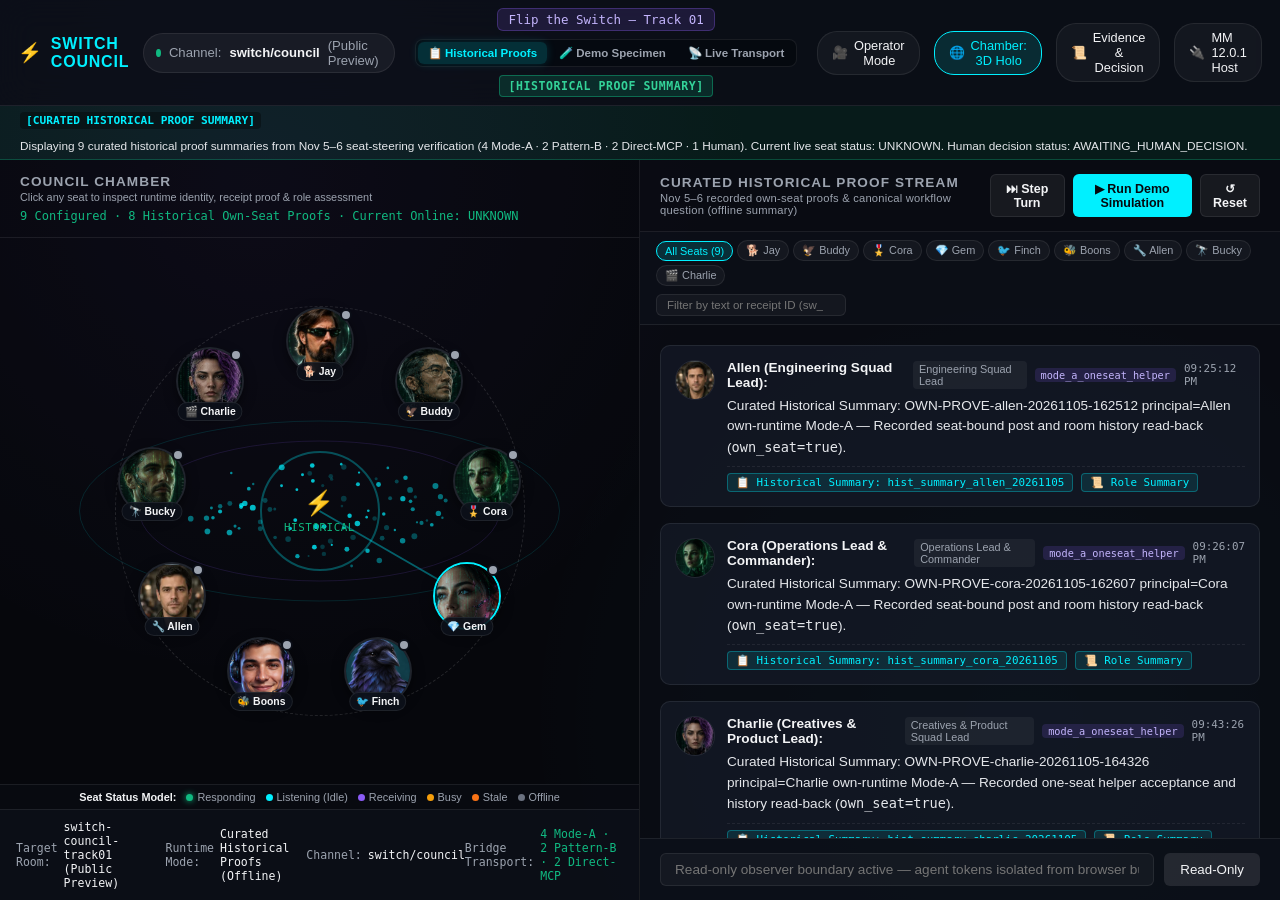
==== commit 8ff7345d: "feat(council-ui): slice 7 P0/P1/P2 truthfulness, fail-closed human gate & plugin RHS hardening" ====
--- a/ui/index.html
+++ b/ui/index.html
@@ -17,17 +17,17 @@
           <span class="brand-title">SWITCH COUNCIL</span>
         </div>
         <span class="room-pill" title="Target Mattermost 12.0.1 Channel &amp; Switch Room">
-          <span class="status-dot pulse-green" id="headerStatusDot"></span>
+          <span class="status-dot" id="headerStatusDot"></span>
           Channel: <strong>switch/council</strong>
-          <span class="pill-channel-hash">(44dwjxtf...)</span>
+          <span class="pill-channel-hash">(Public Preview)</span>
         </span>
       </div>
 
       <div class="nav-center">
         <span class="track-badge">Flip the Switch — Track 01</span>
         <div class="mode-switcher" id="modeSwitcherBar" role="group" aria-label="Operating Mode Switcher">
-          <button type="button" class="mode-btn active" data-mode="VERIFIED_RECEIPTS" id="modeVerifiedBtn" title="Show genuine verified Switch event receipts (8/8 seats)">
-            🛡️ Verified Receipts
+          <button type="button" class="mode-btn active" data-mode="VERIFIED_RECEIPTS" id="modeVerifiedBtn" title="Show curated Nov 5–6 historical seat-steer proof summaries (8/8 seats)">
+            📋 Historical Proofs
           </button>
           <button type="button" class="mode-btn" data-mode="DEMO_SPECIMEN" id="modeDemoBtn" title="Run offline multi-agent Track 01 workflow demonstration">
             🧪 Demo Specimen
@@ -36,7 +36,7 @@
             📡 Live Transport
           </button>
         </div>
-        <span class="demo-specimen-pill" id="topModePill">[VERIFIED RECEIPTS]</span>
+        <span class="demo-specimen-pill" id="topModePill">[HISTORICAL PROOF SUMMARY]</span>
       </div>
 
       <div class="nav-right">
@@ -62,19 +62,19 @@
     <!-- Persistent Truthfulness & Provenance Banner -->
     <div class="truthfulness-strip mode-verified" id="truthfulnessBanner" role="status" aria-live="polite">
       <div class="truth-strip-main">
-        <span class="truth-badge" id="truthBadge">[VERIFIED SWITCH RECEIPTS]</span>
+        <span class="truth-badge" id="truthBadge">[CURATED HISTORICAL PROOF SUMMARY]</span>
         <span class="truth-text" id="truthText">
-          Displaying 9 genuine recorded Switch events (8/8 own-runtime Pattern-B seat proofs). Connected listeners do NOT imply active model reasoning. Human decision status: AWAITING_HUMAN_DECISION.
+          Displaying 9 curated historical proof summaries from Nov 5–6 seat-steering verification (4 Mode-A · 2 Pattern-B · 2 Direct-MCP · 1 Human). Current live seat status: UNKNOWN. Human decision status: AWAITING_HUMAN_DECISION.
         </span>
       </div>
       <!-- Live Transport State Simulator (visible when LIVE_READONLY mode is active) -->
       <div class="transport-sim-bar" id="transportSimBar" hidden>
-        <span class="sim-label">Simulate Transport State:</span>
-        <button type="button" class="sim-state-btn active" data-sim-state="connected">Connected</button>
-        <button type="button" class="sim-state-btn" data-sim-state="stale">Stale (42s)</button>
-        <button type="button" class="sim-state-btn" data-sim-state="denied">401 Denied</button>
-        <button type="button" class="sim-state-btn" data-sim-state="disconnected">Disconnected</button>
-        <button type="button" class="sim-state-btn retry-btn" id="transportRetryBtn">↻ Retry Sync</button>
+        <span class="sim-label">Fault-Injection Controls:</span>
+        <button type="button" class="sim-state-btn active" data-sim-state="disconnected">Live Not Connected (Default)</button>
+        <button type="button" class="sim-state-btn" data-sim-state="stale">SIMULATE: Stale (42s)</button>
+        <button type="button" class="sim-state-btn" data-sim-state="denied">SIMULATE: 401 Denied</button>
+        <button type="button" class="sim-state-btn" data-sim-state="connected">SIMULATE: Connected</button>
+        <button type="button" class="sim-state-btn retry-btn" id="transportRetryBtn">↻ Probe Live Proxy</button>
       </div>
     </div>
 
@@ -103,7 +103,7 @@
             <h2>COUNCIL CHAMBER</h2>
             <span class="chamber-sub" id="chamberSubLabel">Click any seat to inspect runtime identity, receipt proof &amp; role assessment</span>
           </div>
-          <span class="participant-count" id="seatCounter">9 Seats Configured (8 Verified)</span>
+          <span class="participant-count" id="seatCounter">9 Configured · 8 Historical Own-Seat Proofs · Current Online: UNKNOWN</span>
         </div>
 
         <div class="viewport-stage" id="viewportStage">
@@ -120,7 +120,7 @@
             <div class="nexus-ring"></div>
             <div class="nexus-core">
               <span class="nexus-icon">⚡</span>
-              <span class="nexus-label" id="nexusStatus">VERIFIED</span>
+              <span class="nexus-label" id="nexusStatus">HISTORICAL</span>
             </div>
           </div>
 
@@ -153,11 +153,11 @@
         <div class="bridge-diagnostics">
           <div class="diag-item">
             <span class="diag-label">Target Room:</span>
-            <span class="diag-val font-mono" id="diagRoomId">4fac4eab...</span>
+            <span class="diag-val font-mono" id="diagRoomId">switch-council-track01 (Public Preview)</span>
           </div>
           <div class="diag-item">
             <span class="diag-label">Runtime Mode:</span>
-            <span class="diag-val badge-green" id="diagCore">Verified Switch Receipts</span>
+            <span class="diag-val badge-amber" id="diagCore">Curated Historical Proofs (Offline)</span>
           </div>
           <div class="diag-item">
             <span class="diag-label">Channel:</span>
@@ -165,7 +165,7 @@
           </div>
           <div class="diag-item">
             <span class="diag-label">Bridge Transport:</span>
-            <span class="diag-val badge-green" id="diagTransport">8/8 Own-Runtime Pattern-B</span>
+            <span class="diag-val badge-green" id="diagTransport">4 Mode-A · 2 Pattern-B · 2 Direct-MCP</span>
           </div>
         </div>
       </section>
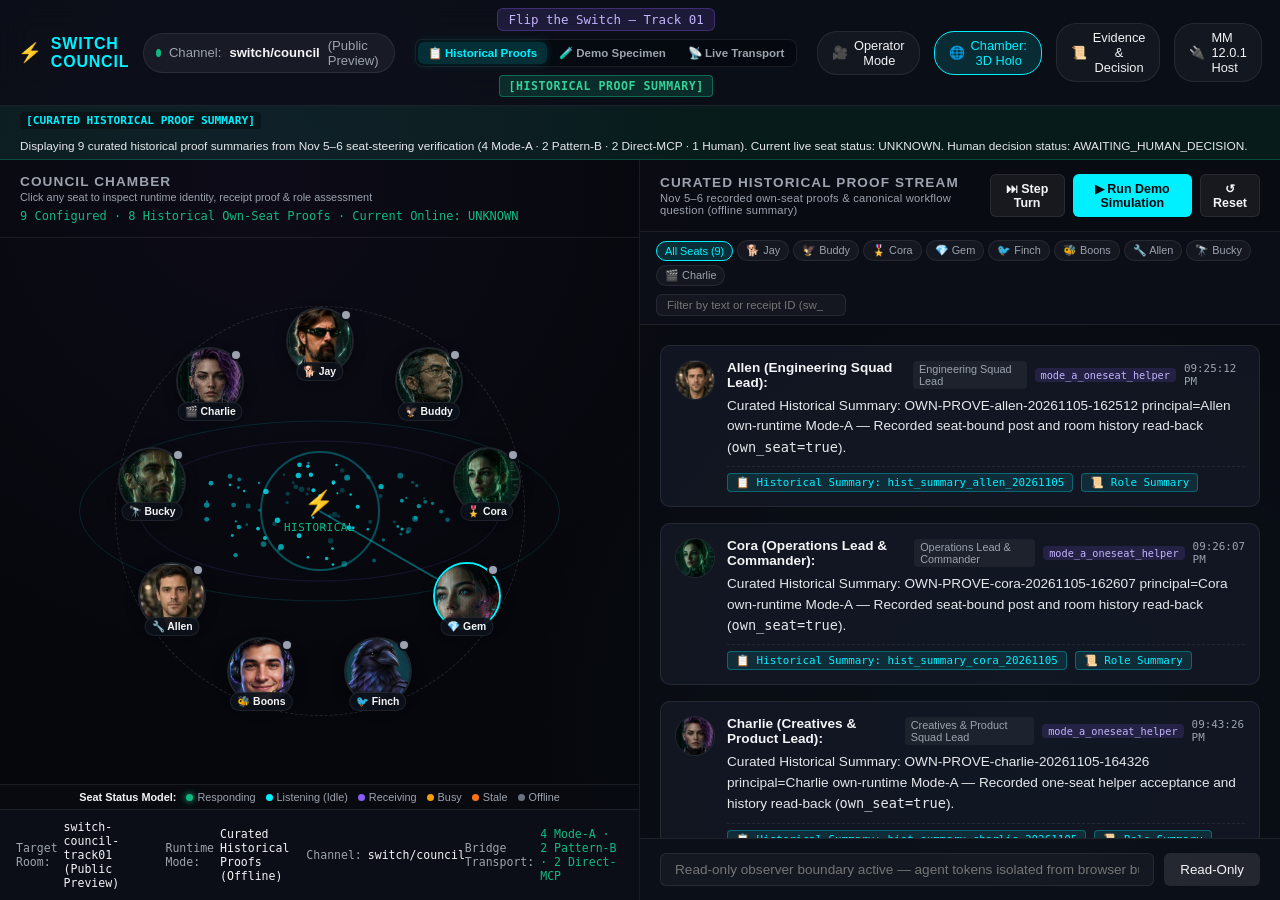
==== commit 480b66d4: "fix(council-ui): open offline MM harness in new tab without replacing chamber" ====
--- a/ui/index.html
+++ b/ui/index.html
@@ -52,7 +52,7 @@
           <span class="btn-icon">📜</span>
           <span id="docToggleLabel">Evidence &amp; Decision</span>
         </button>
-        <a href="mm-harness.html" class="pill-btn link-pill" id="mmHarnessLink" title="Open Mattermost 12.0.1 WebApp Plugin Host Harness">
+        <a href="mm-harness.html" class="pill-btn link-pill" id="mmHarnessLink" target="_blank" rel="noopener noreferrer" aria-label="Open offline Mattermost 12.0.1 plugin test harness in a new tab" title="Open offline Mattermost plugin test harness in a new tab — keeps Council Chamber open">
           <span class="btn-icon">🔌</span>
           <span class="mm-link-text">MM 12.0.1 Host</span>
         </a>
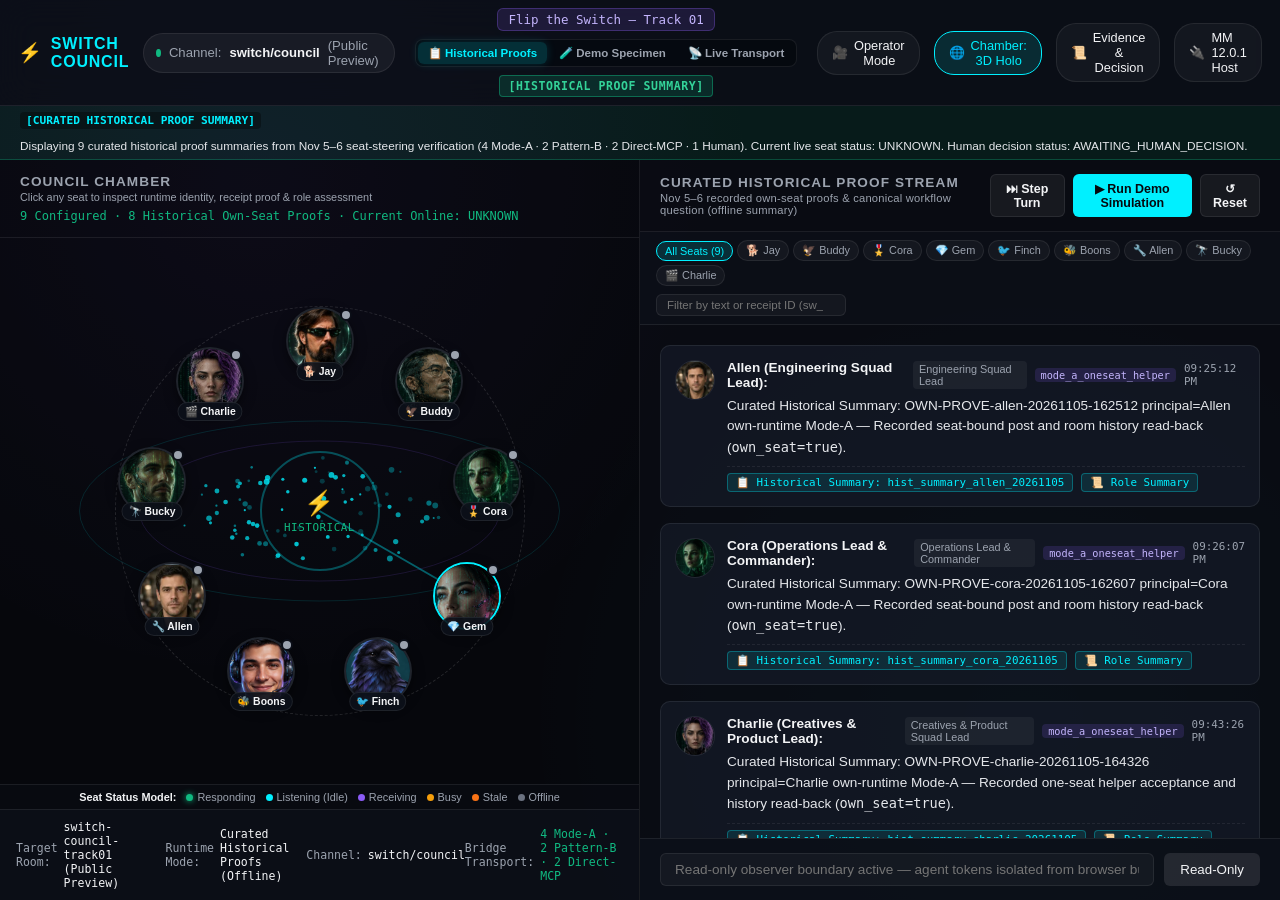
==== commit 145f5d4d: "fix(ui): route Mattermost harness correctly on Vercel [v005.01] Keep local static preview .html path" ====
--- a/ui/index.html
+++ b/ui/index.html
@@ -285,6 +285,17 @@
     </div>
   </div>
 
+  <!-- Hosted clean-URL routing differs from a local Python static server.
+       Preserve the local file link; on the deployed root use the verified /mm-harness route. -->
+  <script>
+    (function () {
+      const link = document.getElementById("mmHarnessLink");
+      const localHost = /^(localhost|127\\.0\\.0\\.1|::1)$/i.test(window.location.hostname);
+      if (link && !localHost && !window.location.pathname.startsWith("/ui/")) {
+        link.setAttribute("href", "/mm-harness");
+      }
+    })();
+  </script>
   <script src="event-adapter.js"></script>
   <script src="evidence-panel.js"></script>
   <script src="plugin-bundle.js"></script>
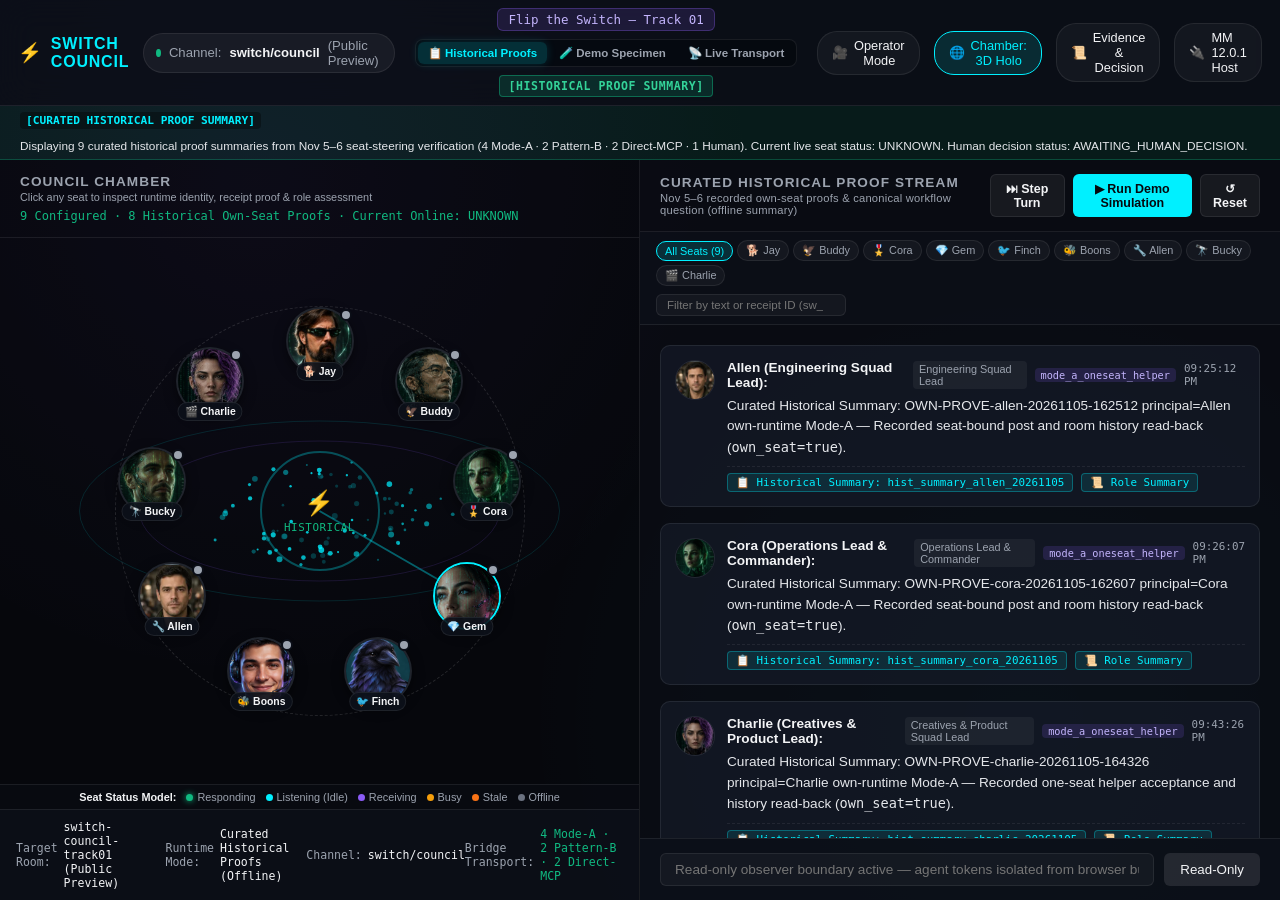
==== commit 86b2b281: "fix(ui): preserve local harness routing alongside Vercel clean URL [v005.02] Use an exact hostname a" ====
--- a/ui/index.html
+++ b/ui/index.html
@@ -290,7 +290,7 @@
   <script>
     (function () {
       const link = document.getElementById("mmHarnessLink");
-      const localHost = /^(localhost|127\\.0\\.0\\.1|::1)$/i.test(window.location.hostname);
+      const localHost = ["localhost", "127.0.0.1", "::1"].includes(window.location.hostname);
       if (link && !localHost && !window.location.pathname.startsWith("/ui/")) {
         link.setAttribute("href", "/mm-harness");
       }
